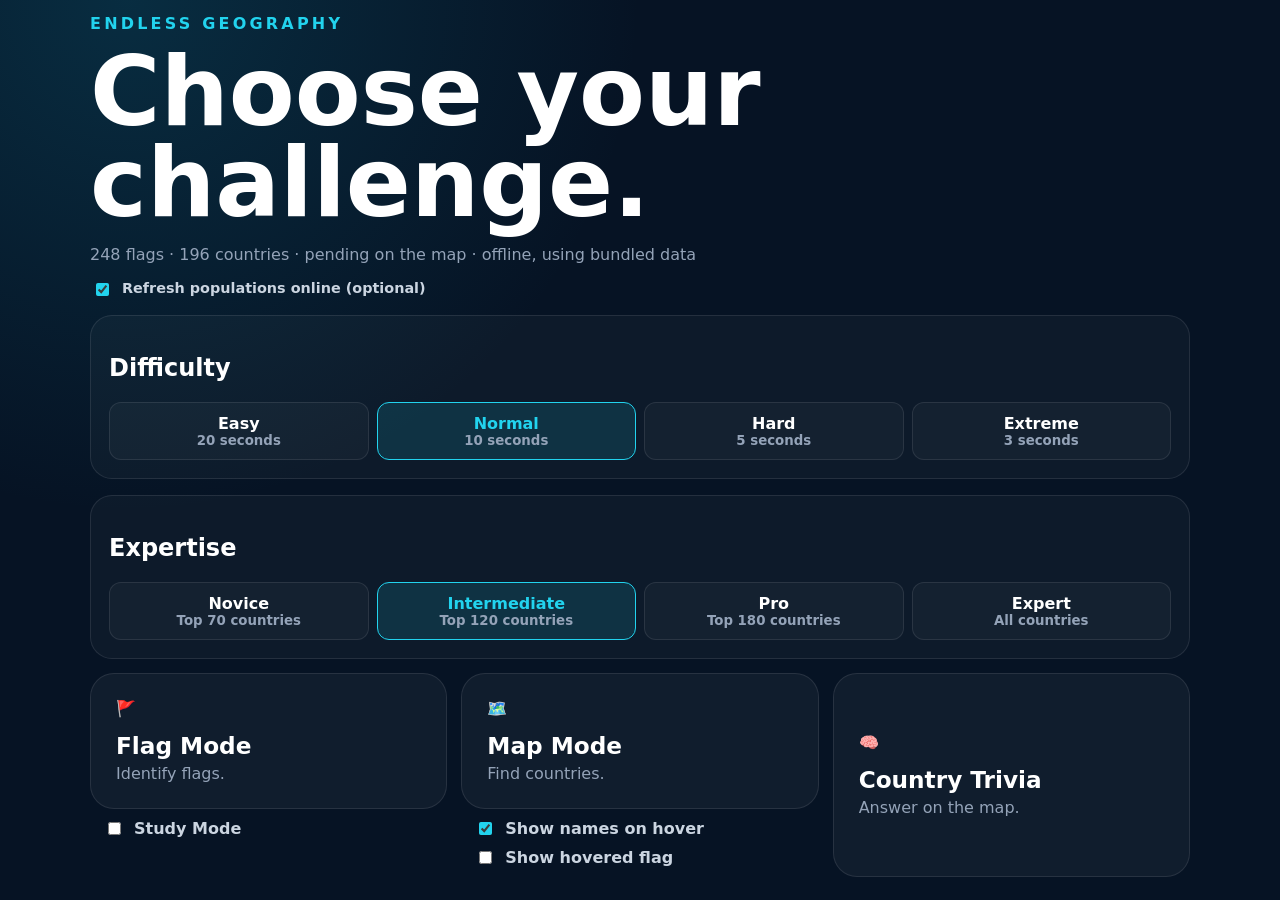
==== geogryphon_single.html @ 9bfc28c5 "Baseline: Geogryphon v13.1 as received Co-Authored-By: Claude Opus 5.5 <noreply@anthropic.com>" ====
<!doctype html>
<html lang="en">
<head><meta charset="utf-8"><meta name="viewport" content="width=device-width,initial-scale=1"><title>Endless Geography Trivia V13.0</title>

<script src="https://cdn.amcharts.com/lib/5/index.js"></script>
<script src="https://cdn.amcharts.com/lib/5/map.js"></script>
<script src="https://cdn.amcharts.com/lib/5/geodata/worldLow.js"></script>

<style>
/* Endless Geography Trivia styles */
:root {
  --bg:#061324;
  --cyan:#22d3ee;
  --muted:#94a3b8;
}

* {
  box-sizing:border-box;
}

body {
  margin:0;
  font:16px system-ui;
  color:#fff;
  background:radial-gradient(circle at 10% 0,#0e749044,transparent 35%),var(--bg);
}

button,input {
  font:inherit;
}

.wrap {
  max-width:1900px;
  min-height:100vh;
  margin:auto;
  padding:14px;
}

.hidden {
  display:none!important;
}

.menu {
  min-height:92vh;
  min-height:92dvh;
  display:grid;
  place-items:center;
}

.menuin {
  max-width:1100px;
}

.kicker {
  color:var(--cyan);
  font-weight:900;
  letter-spacing:.2em;
}

.menu h1 {
  font-size:clamp(3rem,8vw,6rem);
  line-height:.95;
  margin:14px 0;
}

.muted {
  color:var(--muted);
}

.settings {
  margin:16px 0 14px;
  padding:18px;
  border:1px solid #ffffff18;
  background:#ffffff08;
  border-radius:22px;
}

.difficulty {
  display:grid;
  grid-template-columns:repeat(4,1fr);
  gap:8px;
}

.difficulty input {
  position:absolute;
  opacity:0;
}

.difficulty label {
  padding:11px;
  text-align:center;
  border:1px solid #ffffff18;
  border-radius:12px;
  background:#ffffff08;
  cursor:pointer;
  font-weight:800;
}

.difficulty label small {
  display:block;
  color:var(--muted);
}

.difficulty input:checked+label {
  border-color:var(--cyan);
  background:#22d3ee20;
  color:var(--cyan);
}

.modes {
  display:grid;
  grid-template-columns:repeat(3,1fr);
  gap:14px;
}

.mode,.answer,.card {
  border:1px solid #ffffff18;
  background:#ffffff0b;
  border-radius:24px;
  color:#fff;
}

.mode {
  width:100%;
  padding:25px;
  text-align:left;
  cursor:pointer;
}

.mode:hover,.answer:hover {
  border-color:var(--cyan);
  background:#22d3ee12;
}

.mode b {
  display:block;
  font-size:1.45rem;
  margin:14px 0 5px;
}

.option {
  display:flex;
  gap:8px;
  margin:10px 12px;
  color:#cbd5e1;
  font-weight:700;
}

.option input {
  width:17px;
  accent-color:var(--cyan);
}

.gamegrid {
  display:grid;
  grid-template-columns:minmax(0,1fr) 230px;
  gap:12px;
}

.head {
  display:flex;
  justify-content:space-between;
  align-items:end;
  gap:15px;
  margin-bottom:12px;
}

.head h1 {
  margin:5px 0 0;
  font-size:clamp(1.8rem,4vw,3.3rem);
}

.questionActions {
  display:flex;
  align-items:center;
  gap:12px;
  flex-wrap:wrap;
  margin-top:12px;
}

.selectionProgress {
  min-width:120px;
  color:#cbd5e1;
  font-weight:800;
}

.confirmSelection {
  border:1px solid #22d3ee55;
  border-radius:13px;
  padding:11px 18px;
  background:#22d3ee1c;
  color:#67e8f9;
  font-weight:950;
  cursor:pointer;
  transition:.16s;
}

.confirmSelection:not(:disabled) {
  background:#22d3ee;
  color:#06202a;
  box-shadow:0 0 22px #22d3ee66;
  transform:translateY(-1px);
}

.confirmSelection:disabled {
  opacity:.38;
  cursor:not-allowed;
}

.timerTrack.penalty {
  animation:timerPenalty .48s ease;
  background:#5f0714;
}

.penaltyBurst {
  color:#991b1b!important;
  text-shadow:0 0 14px #ef4444,0 4px 10px #000!important;
}

.selectionFull {
  color:#c084fc!important;
}

.stats {
  display:flex;
  gap:8px;
}

.stat {
  min-width:88px;
  padding:10px 12px;
  border:1px solid #ffffff18;
  background:#ffffff0b;
  border-radius:16px;
}

.stat small {
  display:block;
  color:var(--muted);
}

.stat b {
  font-size:1.5rem;
  color:#57f287;
}

.timerTrack {
  height:11px;
  background:#ffffff12;
  border-radius:12px;
  overflow:hidden;
  margin-bottom:10px;
}

.timerBar {
  height:100%;
  transform-origin:left;
}

.play {
  position:relative;
  padding:6px;
  min-height:900px;
}

.flagbox {
  height:620px;
  display:grid;
  place-items:center;
}

.flagbox img {
  width:min(650px,100%);
  height:360px;
  object-fit:contain;
  background:#fff;
  padding:12px;
  border-radius:18px;
  transition:opacity .18s;
}

.flagbox img.loading,.hoverFlag img.loading {
  opacity:.35;
  filter:saturate(.35);
}

.answers {
  display:grid;
  grid-template-columns:1fr 1fr;
  gap:12px;
}

.answer {
  min-height:65px;
  padding:15px;
  text-align:left;
  font-weight:800;
}

.mapWrap {
  position:relative;
  width:100%;
  height:clamp(790px,82vh,940px);
}

.map {
  position:absolute;
  inset:0;
  background:#071a32;
  border-radius:18px;
  overflow:hidden;
}

.mapControls {
  position:absolute;
  left:16px;
  top:16px;
  z-index:8;
  display:grid;
  gap:7px;
  pointer-events:auto;
}

.mapControl {
  width:43px;
  height:43px;
  border:1px solid #ffffff35;
  border-radius:12px;
  background:#061324e6;
  color:#e6fbff;
  font-size:1.35rem;
  font-weight:900;
  cursor:pointer;
  box-shadow:0 8px 24px #0007;
  backdrop-filter:blur(10px);
  transition:.15s;
}

.mapControl:hover {
  border-color:var(--cyan);
  color:var(--cyan);
  transform:translateY(-1px);
}

.mapControl:active {
  transform:scale(.94);
}

.mapControl.reset {
  font-size:1rem;
}

.mapHint {
  position:absolute;
  z-index:7;
  left:50%;
  bottom:12px;
  transform:translateX(-50%);
  padding:7px 12px;
  border-radius:10px;
  background:#061324c7;
  color:#cbd5e1;
  font-size:.78rem;
  pointer-events:none;
  opacity:.82;
  white-space:nowrap;
}

.hoverFlag {
  position:absolute;
  right:16px;
  top:16px;
  z-index:5;
  width:155px;
  padding:9px;
  border:1px solid #ffffff45;
  border-radius:15px;
  background:#061324dd;
  pointer-events:none;
  opacity:0;
  transition:.18s;
}

.hoverFlag.show {
  opacity:1;
}

.hoverFlag img {
  width:100%;
  height:85px;
  object-fit:contain;
  background:#fff;
  border-radius:9px;
}

.hoverFlag span {
  display:block;
  text-align:center;
  font-weight:800;
}

.reaction,.revealNotice {
  position:absolute;
  z-index:15;
  left:50%;
  pointer-events:none;
  font-weight:1000;
  text-align:center;
  text-shadow:0 5px 25px currentColor;
}

.reaction {
  top:20%;
  font-size:clamp(2rem,6vw,4.5rem);
  opacity:0;
}

.reaction.show {
  animation:pop 1s ease;
}

.answerArrowText {
  font-weight:1000;
  filter:drop-shadow(0 0 3px #fff) drop-shadow(0 0 12px #ff1744) drop-shadow(0 7px 12px #000);
  pointer-events:none;
}

.revealNotice {
  top:18px;
  transform:translateX(-50%);
  padding:11px 18px;
  border-radius:14px;
  background:#020617d9;
  color:#fde68a;
  border:1px solid #fde68a66;
}

.side {
  padding:14px;
  height:max-content;
}

.row {
  display:flex;
  gap:7px;
  padding:9px;
  background:#ffffff09;
  border-radius:11px;
  margin-top:7px;
}

.player {
  flex:1;
}

.rank {
  color:#fbbf24;
}

.pts {
  color:var(--cyan);
}

.modal {
  position:fixed;
  inset:0;
  background:#020617e8;
  display:grid;
  place-items:center;
  padding:15px;
  z-index:30;
}

.modalin {
  width:min(430px,100%);
  background:#10233c;
  border:1px solid #ffffff18;
  border-radius:26px;
  padding:27px;
}

.save {
  display:flex;
  gap:8px;
}

.save input {
  flex:1;
  min-width:0;
  padding:13px;
  border-radius:11px;
  background:#ffffff0b;
  color:#fff;
  border:1px solid #ffffff22;
}

.btn {
  padding:13px;
  border:0;
  border-radius:11px;
  font-weight:900;
}

.primary {
  background:var(--cyan);
}

.again {
  width:100%;
  margin-top:10px;
}

.studyCard {
  position:fixed;
  inset:0;
  z-index:45;
  display:grid;
  place-items:center;
  padding:18px;
  background:#020617e8;
}

.studyInner {
  width:min(620px,100%);
  border:1px solid #22d3ee55;
  border-radius:24px;
  background:linear-gradient(145deg,#102b47,#0b1d34);
  box-shadow:0 24px 80px #000c,0 0 34px #22d3ee22;
  padding:24px;
}

.studyFlag {
  display:block;
  width:min(330px,80%);
  height:175px;
  object-fit:contain;
  margin:0 auto 18px;
  padding:8px;
  border-radius:14px;
  background:#fff;
}

.studyInner h2 {
  margin:0 0 10px;
  font-size:1.8rem;
}

.studyInner p {
  color:#dbeafe;
  line-height:1.55;
  margin:0 0 20px;
}

.studyInner p.loading {
  color:#94a3b8;
  font-style:italic;
}

.studyActions {
  display:flex;
  gap:10px;
  justify-content:flex-end;
  flex-wrap:wrap;
}

.studyLink {
  text-decoration:none;
  background:#ffffff12;
  color:#67e8f9;
  border:1px solid #22d3ee55;
}

.studyContinue {
  background:var(--cyan);
  color:#06202a;
}

@keyframes timerPenalty {
  0%,100% {
    transform:translateX(0);
  }
  20% {
    transform:translateX(-13px);
  }
  40% {
    transform:translateX(11px);
  }
  60% {
    transform:translateX(-8px);
  }
  80% {
    transform:translateX(5px);
  }
}

@keyframes pop {
  0% {
    opacity:0;
    transform:translate(-50%,20px) scale(.5);
  }
  25% {
    opacity:1;
    transform:translate(-50%,0) scale(1.15);
  }
  100% {
    opacity:0;
    transform:translate(-50%,-30px);
  }
}

@media(max-width:1200px) {
  .gamegrid {
    grid-template-columns:1fr;
  }
  .side {
    order:2;
  }
  .mapWrap {
    height:clamp(700px,78vh,840px);
  }
}

@media(max-width:760px) {
  .mapWrap {
    height:650px;
  }
  .play {
    min-height:680px;
  }
}

@media(max-width:620px) {
  .difficulty,.answers {
    grid-template-columns:1fr 1fr;
  }
  .mapWrap {
    height:590px;
  }
  .wrap {
    padding:8px;
  }
  .play {
    padding:4px;
    min-height:610px;
  }
}

@media(max-width:900px) {
  .modes {
    grid-template-columns:1fr;
  }
}

@media(max-width:760px) {
  .flagbox {
    height:auto;
    min-height:300px;
  }
  .flagbox img {
    height:auto;
    max-height:240px;
  }
  .play {
    min-height:0;
  }
}

button:focus-visible,.difficulty input:focus-visible+label {
  outline:2px solid var(--cyan);
  outline-offset:2px;
}

@media(prefers-reduced-motion:reduce) {
  * {
    animation-duration:.01ms!important;
    transition-duration:.01ms!important;
  }
}

.option.refreshOption {
  margin: 0 0 6px;
  font-size: .9rem;
}

</style>
</head>
<body><div class="wrap">
<section id="menu" class="menu"><div class="menuin"><div class="kicker">ENDLESS GEOGRAPHY</div><h1>Choose your challenge.</h1><p id="countryDataStatus" class="muted">Country database: loading expanded coverage…</p><label class="option refreshOption" title="Updates country populations from the World Bank when online. The game works fully without it. Turning it off applies after a reload."><input id="liveRefresh" type="checkbox" checked> Refresh populations online (optional)</label><section class="settings"><h2>Difficulty</h2><div class="difficulty"><input name="difficulty" id="easy" value="easy" type="radio"><label for="easy">Easy<small>20 seconds</small></label><input name="difficulty" id="normal" value="normal" type="radio" checked><label for="normal">Normal<small>10 seconds</small></label><input name="difficulty" id="hard" value="hard" type="radio"><label for="hard">Hard<small>5 seconds</small></label><input name="difficulty" id="extreme" value="extreme" type="radio"><label for="extreme">Extreme<small>3 seconds</small></label></div></section><section class="settings"><h2>Expertise</h2><div class="difficulty expertise"><input name="expertise" id="novice" value="novice" type="radio"><label for="novice">Novice<small>Top 70 countries</small></label><input name="expertise" id="intermediate" value="intermediate" type="radio" checked><label for="intermediate">Intermediate<small>Top 120 countries</small></label><input name="expertise" id="pro" value="pro" type="radio"><label for="pro">Pro<small>Top 180 countries</small></label><input name="expertise" id="expert" value="expert" type="radio"><label for="expert">Expert<small>All countries</small></label></div></section><div class="modes"><div><button class="mode" data-mode="flag">🚩<b>Flag Mode</b><span class="muted">Identify flags.</span></button><label class="option"><input id="studyMode" type="checkbox"> Study Mode</label></div><div><button class="mode" data-mode="map">🗺️<b>Map Mode</b><span class="muted">Find countries.</span></button><label class="option"><input id="showNames" type="checkbox" checked> Show names on hover</label><label class="option"><input id="showFlags" type="checkbox"> Show hovered flag</label></div><button class="mode" data-mode="trivia">🧠<b>Country Trivia</b><span class="muted">Answer on the map.</span></button></div></div></section>
<section id="game" class="hidden"><div class="gamegrid"><main><header class="head"><div><button id="backBtn" type="button">← Change mode</button><div class="kicker" id="modeLabel"></div><h1 id="question" aria-live="polite"></h1><div id="questionActions" class="questionActions hidden"><span id="selectionProgress" class="selectionProgress">Selected: 0 / 1</span><button id="confirmSelection" class="confirmSelection" type="button" disabled>Confirm Selection</button></div></div><div class="stats"><div class="stat"><small>Score</small><b id="score">0</b></div><div class="stat"><small>Time</small><b id="time">10s</b></div></div></header><div class="timerTrack"><div id="timerBar" class="timerBar"></div></div><section class="card play"><div id="reaction" class="reaction" role="status"></div><div id="revealNotice" class="revealNotice hidden"></div><div id="flagArea" class="flagbox"><img id="flag"></div><div id="mapWrap" class="mapWrap hidden"><div id="mapArea" class="map"></div><div class="mapControls" aria-label="Map controls"><button class="mapControl" type="button" title="Zoom in" id="zoomInBtn">+</button><button class="mapControl" type="button" title="Zoom out" id="zoomOutBtn">−</button><button class="mapControl reset" type="button" title="Reset map" id="zoomResetBtn">⌂</button></div><div class="mapHint">Drag to pan · Scroll or pinch to zoom</div><div id="hoverFlag" class="hoverFlag"><img id="hoverFlagImg"><span id="hoverFlagName"></span></div></div><div id="answers" class="answers"></div></section></main><aside class="card side"><h2 id="boardTitle">🏆 Top 10</h2><div id="board"></div></aside></div></section></div>
<div id="studyCard" class="studyCard hidden"><div class="studyInner"><div class="kicker">STUDY MODE</div><img id="studyFlag" class="studyFlag" alt="Correct flag"><h2 id="studyTitle"></h2><p id="studySummary"></p><div class="studyActions"><a id="studyReadMore" class="btn studyLink" target="_blank" rel="noopener noreferrer">Read more</a><button id="studyContinue" class="btn studyContinue" type="button">Continue</button></div></div></div>
<div id="modal" class="modal hidden"><div class="modalin"><div class="kicker" style="color:#fb7185">RUN OVER</div><h2>Final score: <span id="final"></span></h2><p>Correct answer: <b id="correct"></b></p><p id="reason"></p><div class="save"><input id="name" maxlength="20" placeholder="Player name"><button id="saveBtn" class="btn primary">Save</button></div><button id="againBtn" class="btn again" type="button">Play again</button></div></div>
<script>
/* Shared helpers.
   Every file in js/ is a classic <script>, so they all share one global scope and
   load order matters (see index.html). No build step is needed, and it works from file://. */

const $ = id => document.getElementById(id);
const setText = (id, text) => { $(id).textContent = text; };
const show = id => $(id).classList.remove('hidden');
const hide = id => $(id).classList.add('hidden');

// Fisher-Yates, in place.
const shuffle = a => {
  for (let i = a.length - 1; i > 0; i--) {
    const j = Math.floor(Math.random() * (i + 1));
    [a[i], a[j]] = [a[j], a[i]];
  }
  return a;
};

// localStorage that never throws (private mode, sandboxed iframes, blocked storage).
const LS = {
  getItem(k) { try { return localStorage.getItem(k); } catch { return null; } },
  setItem(k, v) { try { localStorage.setItem(k, v); } catch { /* ignore */ } },
  removeItem(k) { try { localStorage.removeItem(k); } catch { /* ignore */ } }
};

// The big floating reaction text ("Nice!", "Wrong! -3 seconds", ...).
function showReaction(text, color = '#991b1b', extra = 'penaltyBurst') {
  const e = $('reaction');
  e.textContent = text;
  e.style.color = color;
  e.className = 'reaction';
  void e.offsetWidth; // restart the CSS animation
  e.className = `reaction show ${extra}`;
}

</script>
<script>
/* Study Mode text: what each flag means, plus Wikipedia article names for the "Read more" link. */
const FLAG_STUDY_DATA={
LT:{summary:'Yellow represents the sun, light, and prosperity; green represents forests, nature, freedom, and hope; red represents courage and the blood shed for Lithuania’s independence.',source:'https://en.wikipedia.org/wiki/Flag_of_Lithuania'},
IL:{summary:'The blue stripes recall the traditional Jewish prayer shawl, the tallit, while the central Star of David represents Jewish identity and heritage.',source:'https://www.gov.il/en/pages/the-flag-and-the-emblem'},
CA:{summary:'The maple leaf has represented Canadian identity since the 1800s. Its eleven-point form was chosen for clear visibility, not to represent a number of provinces or territories.',source:'https://www.canada.ca/en/canadian-heritage/services/flag-canada-description.html'},
JP:{summary:'The deep-red disc represents the sun. The flag is commonly called the Hinomaru, meaning “circle of the sun,” reflecting Japan’s association with the rising sun.',source:'https://www.japan.go.jp/japan/flagandanthem/'},
ZA:{summary:'The central Y-shaped design represents diverse parts of South African society converging and moving forward together. The individual colours have no single official meaning.',source:'https://www.gov.za/about-sa/national-flag'},
US:{summary:'The 50 stars represent the states, while the 13 stripes represent the original colonies. Red, white, and blue are the established colours of the national flag.',source:'https://www.usa.gov/flag'},
GB:{summary:'The Union Flag combines the crosses associated with the patron saints of England, Scotland, and Ireland, representing the union of those nations.',source:'https://www.royal.uk/union-jack'},
FR:{summary:'The blue, white, and red tricolour emerged from the French Revolution and combines colours historically associated with Paris and the monarchy.',source:'https://www.elysee.fr/en/french-presidency/the-french-flag'},
DE:{summary:'Black, red, and gold became symbols of German unity and freedom during the nineteenth century and later became the colours of the democratic German state.',source:'https://www.bundestag.de/en/parliament/symbols/flag'},
IN:{summary:'Saffron signifies strength and courage, white peace and truth, and green fertility and growth. The navy-blue Ashoka Chakra represents motion and righteous law.',source:'https://knowindia.india.gov.in/national-identity-elements/national-flag.php'},
AU:{summary:'The Union Jack reflects Australia’s historical links with Britain. The Commonwealth Star represents the federation, and the Southern Cross reflects Australia’s location in the southern hemisphere.',source:'https://www.pmc.gov.au/government/australian-national-symbols/australian-national-flag'},
NZ:{summary:'The Union Jack reflects New Zealand’s historical links with Britain, while the four red stars depict the Southern Cross and the country’s South Pacific location.',source:'https://mch.govt.nz/nz-identity-heritage/flags'},
BR:{summary:'The green and yellow preserve colours associated with Brazil’s imperial houses. The blue globe shows the night sky over Rio de Janeiro at the republic’s proclamation, and the motto means “Order and Progress.”',source:'https://www.gov.br/planalto/en/about-brazil/national-symbols'},
MX:{summary:'The central emblem shows an eagle with a serpent on a cactus, recalling the Mexica foundation story of Tenochtitlan. The current tricolour is rooted in the independence era.',source:'https://www.gob.mx/segob/articulos/conoce-los-simbolos-nacionales'},
ES:{summary:'The red and yellow are Spain’s traditional national colours. The coat of arms combines symbols of the historic kingdoms and the constitutional monarchy.',source:'https://www.lamoncloa.gob.es/espana/simbolosdelestado/Paginas/index.aspx'},
IT:{summary:'Italy’s green, white, and red tricolour developed during the late eighteenth-century movement for Italian independence and unification.',source:'https://www.quirinale.it/page/tricolore'},
IE:{summary:'Green represents the Irish nationalist tradition, orange the Orange tradition, and white the hope of peace and union between them.',source:'https://www.gov.ie/en/publication/adc448-the-national-flag/'},
KR:{summary:'The central taegeuk expresses balance between complementary forces. The four black trigrams represent principles such as heaven, earth, water, and fire.',source:'https://www.korea.net/AboutKorea/Society/South-Korea-Summary'},
CN:{summary:'The large star represents national leadership, while the four smaller stars represent the unity of the people around it. Red is historically associated with revolution.',source:'https://english.www.gov.cn/archive/china_abc/2014/08/23/content_281474982987458.htm'},
GR:{summary:'The blue and white are closely associated with Greece and its struggle for independence. The cross represents the country’s Greek Orthodox heritage.',source:'https://www.presidency.gr/en/presidency/the-national-symbols/'},
CH:{summary:'The white cross on red is a longstanding emblem of the Swiss Confederation. Its square form distinguishes it from most national flags.',source:'https://www.admin.ch/gov/en/start/documentation/swiss-flag.html'},
DK:{summary:'The Dannebrog’s white Scandinavian cross on red is associated with Denmark’s Christian heritage and became the model for other Nordic cross flags.',source:'https://denmark.dk/people-and-culture/dannebrog'},
SE:{summary:'The yellow Scandinavian cross on blue reflects Sweden’s historic national colours and Christian heritage.',source:'https://sweden.se/life/society/the-swedish-flag'},
NO:{summary:'The blue cross outlined in white reflects Norway’s links with other Nordic countries while using colours associated with freedom and independence movements.',source:'https://www.royalcourt.no/artikkel.html?tid=28668'},
FI:{summary:'The blue cross represents Finland’s many lakes and sky, while the white field recalls the snow-covered landscape.',source:'https://finland.fi/life-society/the-blue-cross-flag/'},
UA:{summary:'The blue-over-yellow design is commonly understood as a blue sky above golden fields of grain, reflecting Ukraine’s landscape and agricultural heritage.',source:'https://ukraine.ua/faq/what-do-colors-ukrainian-flag-mean/'},
PH:{summary:'The white triangle symbolizes equality, the sun freedom, and its rays the first provinces that resisted colonial rule. The three stars represent the country’s major island groups.',source:'https://nhcp.gov.ph/the-philippine-flag-symbol-of-our-sovereignty-and-solidarity/'},
SG:{summary:'Red represents universal brotherhood and equality, white purity and virtue, the crescent a young nation on the rise, and the stars democracy, peace, progress, justice, and equality.',source:'https://www.nhb.gov.sg/what-we-do/our-work/community-engagement/education-and-outreach/national-symbols/national-flag'},
TR:{summary:'The white crescent and star on red are longstanding symbols of the Turkish state and developed from flags used by the Ottoman Empire.',source:'https://www.ktb.gov.tr/EN-117851/turkish-flag.html'},
AE:{summary:'The flag uses the Pan-Arab colours: red, green, white, and black, emphasizing Arab unity and identity.',source:'https://u.ae/en/about-the-uae/fact-sheet/the-uae-flag'},
SA:{summary:'The inscription is the Islamic declaration of faith, and the sword represents justice and the strength associated with the kingdom’s founding.',source:'https://www.my.gov.sa/wps/portal/snp/aboutksa/saudiflag'},
AR:{summary:'The light-blue and white colours date to the independence movement. The Sun of May recalls the May Revolution and the emergence of the nation.',source:'https://www.argentina.gob.ar/pais/simbolos/bandera'},
CL:{summary:'Blue represents the sky and Pacific Ocean, white the snow of the Andes, and red the blood shed for independence. The star represents guidance and national unity.',source:'https://www.gob.cl/en/chile/symbols/'},
CO:{summary:'Yellow is associated with the country’s wealth, blue with its seas and rivers, and red with the sacrifice made in the struggle for independence.',source:'https://www.cancilleria.gov.co/colombia/nuestro-pais/simbolos'},
PE:{summary:'Peru’s red-and-white vertical design dates to the independence era. Explanations of the colours vary, so no single modern official symbolism is universally assigned.',source:'https://www.gob.pe/institucion/pcm/informes-publicaciones/195680-simbolos-patrios'},
PT:{summary:'The armillary sphere recalls Portugal’s maritime exploration, while the national shield refers to the country’s history and the establishment of Portuguese independence.',source:'https://www.presidencia.pt/en/president-of-the-republic/the-presidency/national-symbols/'},
NL:{summary:'The red, white, and blue horizontal tricolour developed from the orange, white, and blue colours used during the Dutch revolt and became the national flag.',source:'https://www.government.nl/topics/constitution-and-democracy/question-and-answer/what-do-the-colours-of-the-dutch-flag-mean'},
BE:{summary:'The black, yellow, and red colours come from the historic arms of Brabant and became symbols of Belgian independence in 1830.',source:'https://www.belgium.be/en/about_belgium/country/belgium_in_nutshell/symbols/flags'},
AT:{summary:'Austria’s red-white-red design is among Europe’s oldest flag patterns and derives from the historic arms of the Babenberg dynasty.',source:'https://www.parlament.gv.at/en/explore/symbols/flag/'},
PL:{summary:'White and red are Poland’s national colours and derive from the white eagle on a red shield in the national coat of arms.',source:'https://www.gov.pl/web/culture/national-symbols'},
CZ:{summary:'The white and red came from the historic colours of Bohemia, while the blue triangle was added to distinguish the former Czechoslovak flag and represent the wider state.',source:'https://mzv.gov.cz/jnp/en/foreign_relations/public_diplomacy/czech_symbols/index.html'},
IS:{summary:'The Nordic cross reflects Iceland’s cultural ties with Scandinavia. Blue, white, and red are associated with sea or sky, ice, and volcanic fire.',source:'https://www.government.is/topics/governance-and-national-symbols/the-icelandic-flag/'},
TH:{summary:'Red represents the nation, white religion, and blue the monarchy. The central blue stripe was added during the First World War.',source:'https://www.mfa.go.th/en/page/national-symbols'},
MY:{summary:'The stripes represent the federation’s member states and federal government. The crescent represents Islam, while the star’s points symbolize unity within the federation.',source:'https://www.malaysia.gov.my/portal/content/138'},
ID:{summary:'Indonesia’s red and white are historic colours used across the archipelago; they are commonly associated with courage and purity.',source:'https://indonesia.go.id/profil/simbol-negara/bendera-merah-putih'},
VN:{summary:'The red field represents revolution and sacrifice, while the yellow star represents national unity among major social groups.',source:'https://vietnam.gov.vn/national-flag-emblem-anthem'},
EG:{summary:'The red, white, and black bands are Pan-Arab colours linked to Egypt’s modern revolutionary history. The Eagle of Saladin is the national emblem.',source:'https://www.sis.gov.eg/Story/10/National-Flag'},
MA:{summary:'The red field is historically associated with Morocco’s ruling dynasty, while the green five-pointed seal is a longstanding emblem with Islamic associations.',source:'https://www.maroc.ma/en/content/national-symbols'},
KE:{summary:'Black represents the people, red the struggle for freedom, green the land, and white peace. The shield and spears symbolize defence of freedom.',source:'https://www.kenya.go.ke/flag-and-national-anthem'},
NG:{summary:'Green represents Nigeria’s agricultural wealth and natural resources, while white represents peace and unity.',source:'https://nigeria.gov.ng/about-nigeria/national-symbols/'},
ET:{summary:'Green, yellow, and red are historic Ethiopian colours later adopted across Africa. The central emblem represents unity, equality, and a shared future.',source:'https://ethiopianembassy.org/national-symbols/'},
NZ:{summary:'The Union Jack reflects New Zealand’s historical links with Britain, while the four red stars depict the Southern Cross and the country’s South Pacific location.',source:'https://mch.govt.nz/nz-identity-heritage/flags'}
};
const FLAG_STUDY_EXTRA={
AD:'The blue, yellow, and red reflect the historic colours of France and Spain, while the coat of arms represents Andorra’s co-princes and its Pyrenean heritage.',
AF:'The white field and black Shahada identify the Islamic Emirate. The inscription is the Islamic declaration of faith and is treated as sacred text.',
AL:'The black double-headed eagle comes from the medieval emblem of Skanderbeg; the red field is associated with bravery and sacrifice.',
AM:'Red represents the Armenian highlands and struggle for survival, blue the wish to live under peaceful skies, and orange the people’s talent and hard work.',
AO:'Red recalls the struggle for independence, black represents Africa, and the yellow gear, machete, and star symbolize workers, agriculture, progress, and solidarity.',
AZ:'Blue represents Turkic heritage, red modernization and progress, and green Islam. The crescent and eight-pointed star are national emblems.',
BA:'The triangle suggests the country’s shape and constituent peoples; stars evoke Europe, while blue and yellow are associated with peace and hope.',
BB:'Blue represents the sea and sky, gold the sand, and the broken trident symbolizes independence from colonial rule.',
BD:'Green represents the country’s landscape and vitality; the red disc recalls the rising sun and the sacrifice made for independence.',
BF:'Red represents revolution, green agricultural and natural wealth, and the yellow star the guiding light of the revolution.',
BG:'White is associated with peace, green with agricultural land, and red with courage and sacrifice in struggles for independence.',
BH:'Red is a traditional Gulf colour, white represents peace, and the five white points refer to the Five Pillars of Islam.',
BI:'The white saltire stands for peace, green for hope, red for struggle, and the three stars for unity and the national motto’s ideals.',
BJ:'Green represents hope and renewal, yellow wealth, and red courage and sacrifice.',
BN:'Yellow is the traditional colour of the sultanate, the diagonal bands represent leading ministers, and the crest expresses Islam and royal authority.',
BO:'Red recalls the country’s heroes, yellow its mineral wealth, and green its natural resources and hope.',
BW:'Light blue represents water and rain; the black band with white borders symbolizes racial harmony and is visually linked to the zebra.',
BY:'Red and green reflect historic Belarusian colours, while the ornamental pattern preserves traditional folk art and cultural identity.',
BZ:'The coat of arms highlights the mahogany industry and labour, while the surrounding leaves and figures recall Belize’s historical development.',
CR:'Blue represents sky and opportunity, white peace and wisdom, and red the warmth, courage, and generosity of the people.',
CU:'The blue stripes represent the original departments, white independence ideals, red sacrifice, the triangle liberty and equality, and the star national freedom.',
CY:'The map depicts the island, while olive branches symbolize peace between its communities; white reinforces the message of peace.',
EE:'Blue represents sky, sea, and loyalty; black the soil and difficult past; white snow, light, and hope.',
GE:'The large cross and four smaller crosses emphasize Georgia’s Christian heritage and are associated with Saint George.',
GH:'Red recalls the independence struggle, gold mineral wealth, green forests and farms, and the black star African freedom and unity.',
GT:'Blue represents the oceans surrounding Central America, white peace and purity, and the coat of arms liberty and national sovereignty.',
GY:'Green represents forests and agriculture, white rivers, gold mineral wealth, black endurance, and red zeal and dynamism.',
HN:'Blue represents the Caribbean and Pacific, white peace, and the five stars the historic Central American union.',
HR:'The red-white-blue tricolour uses Pan-Slavic colours; the chequered shield and crown of regional arms express Croatian history and regions.',
HU:'Red represents strength, white faithfulness, and green hope and the land.',
IR:'Green is associated with growth and Islam, white peace, and red courage and martyrdom; the central emblem and repeated phrase emphasize the Islamic Republic.',
IQ:'Red, white, black, and green are Pan-Arab colours; the Arabic phrase “God is great” appears in green.',
JM:'Black represents the people’s strength and creativity, gold natural wealth and sunlight, and green agricultural resources and hope.',
JO:'The Pan-Arab colours recall major historic Arab dynasties; the seven-pointed star refers to unity and the opening chapter of the Quran.',
KZ:'Sky blue represents unity and the Turkic cultural tradition, the sun prosperity, the eagle freedom, and the ornamental band national art.',
KG:'Red recalls courage, the sun symbolizes peace and prosperity, its rays represent traditional tribes, and the centre depicts the roof of a yurt.',
KW:'The four Pan-Arab colours express Arab identity and draw on a traditional poem associating the colours with deeds, battles, lands, and swords.',
LA:'Red recalls sacrifice, blue represents national prosperity and the Mekong, and the white disc symbolizes unity and the moon over the river.',
LB:'The cedar is a longstanding emblem of Lebanon, associated with resilience and longevity; red recalls sacrifice and white peace and snow.',
LK:'The lion holding a sword represents the Sinhalese people and sovereignty; the coloured panels represent minority communities and the leaves Buddhist virtues.',
LR:'The stripes recall Liberia’s founding counties, the single star freedom, blue the African continent, and red and white courage and moral excellence.',
LS:'Blue represents rain, white peace, and green prosperity. The black Basotho hat represents the nation and its culture.',
LU:'The red, white, and light-blue tricolour derives from the colours of Luxembourg’s historic coat of arms.',
LV:'The dark red recalls sacrifice and national legend, while the narrow white stripe is associated with justice and truth.',
LY:'Red, black, and green recall historic regions and independence traditions; the crescent and star express Islam.',
MC:'The red and white colours come from the heraldic colours of the House of Grimaldi.',
MD:'The blue-yellow-red tricolour reflects Romanian cultural links, while the eagle and shield emphasize Moldovan sovereignty and history.',
ME:'The red field with a gold border recalls historic Montenegrin banners; the double-headed eagle and lion express statehood and dynastic tradition.',
MG:'White is associated with purity, red sovereignty, and green hope and the coastal peoples linked to independence.',
MK:'The stylized yellow sun and expanding rays represent the “new sun of Liberty” named in the national anthem.',
ML:'Green represents fertility and hope, gold purity and mineral wealth, and red the sacrifice made for independence.',
MN:'Red symbolizes progress, blue the eternal sky, and the Soyombo emblem freedom, independence, and traditional philosophical elements.',
MR:'Green and gold reflect Islam and Saharan heritage; the crescent and star are Islamic symbols, while red stripes recall sacrifice.',
MT:'White and red are traditional national colours; the George Cross recalls Malta’s collective bravery during the Second World War.',
MU:'Red represents the struggle for freedom, blue the Indian Ocean, yellow independence and sunshine, and green agriculture and the island’s vegetation.',
MV:'Red represents national heroes, green peace and prosperity, and the white crescent Islam.',
MW:'Black represents the African people, red the struggle for independence, green the land, and the rising sun hope and freedom for Africa.',
MZ:'Green represents the land, black the African continent, yellow minerals, white peace, and red resistance; the emblem stresses defence, education, and agriculture.',
NA:'Blue represents sky and ocean, red the people and determination, green vegetation and agriculture, white peace, and the sun life and energy.',
NE:'Orange represents the Sahara, white purity and duty, green the fertile south and hope, and the orange disc the sun.',
NI:'The blue bands represent the surrounding waters, white peace, and the triangular coat of arms equality, freedom, and the Central American union.',
NP:'The crimson colour is national and linked to the rhododendron; blue signifies peace, and the moon and sun express permanence.',
OM:'White represents peace, red historic struggles and the sultanate, green fertility and the mountains; the national emblem shows traditional weapons.',
PA:'Blue and red represent historic political traditions, white peace, and the stars purity, strength, and civic virtues.',
PK:'Green represents the Muslim majority, white religious minorities, the crescent progress, and the star light and knowledge.',
PR:'The star represents the island, blue the sky and coastal waters, red vitality, white liberty and rights, and the triangle core republican ideals.',
PS:'Black, white, green, and red are Pan-Arab colours associated with historic Arab dynasties and modern Palestinian identity.',
PY:'Red, white, and blue are associated with patriotism, peace, and liberty; the two-sided emblems emphasize the republic and national institutions.',
QA:'Maroon reflects Qatar’s historic dye tradition, white peace, and the nine points distinguish Qatar as an early member of the reconciled Gulf emirates.',
RO:'Blue, yellow, and red are historic national colours associated with the regions and the movement for Romanian unity.',
RS:'The Pan-Slavic tricolour expresses Slavic heritage; the coat of arms adds the Serbian cross, eagle, and royal crown.',
RW:'Blue represents happiness and peace, yellow economic development, green prosperity, and the sun enlightenment and unity.',
SD:'Red, white, black, and green are Pan-Arab colours associated with struggle, peace, the people, Islam, and agriculture.',
SI:'The Pan-Slavic tricolour is joined by a shield showing Mount Triglav, the Adriatic and rivers, and stars from historic Slovene heraldry.',
SK:'The Pan-Slavic tricolour is distinguished by a shield bearing a double cross over three hills, reflecting Slovak history and landscape.',
SM:'The white and light-blue colours represent peace and freedom; the coat of arms depicts the three towers and the republic’s historic institutions.',
SN:'Green is associated with Islam and hope, gold wealth and arts, red sacrifice and determination, and the star African unity.',
SO:'The blue field recalls international support at independence, while the white star represents unity among Somali communities.',
SR:'Green represents fertility, white justice and freedom, red progress and struggle, and the star unity and a hopeful future.',
SV:'Blue and white recall the Central American federation; the coat of arms represents liberty, equality, peace, and regional unity.',
SY:'The flag’s Pan-Arab colours express Arab unity and nationalism, while the stars have historically represented union between Arab states.',
TD:'Blue represents sky, hope, and the south; gold sun and desert; red progress, unity, and sacrifice.',
TG:'Green represents agriculture and hope, yellow natural resources, red sacrifice and loyalty, and the white star purity and independence.',
TN:'The red field reflects Ottoman heritage, while the white disc, crescent, and star are longstanding Islamic and national emblems.',
TO:'The red cross expresses the country’s Christian heritage, while white represents purity and red the sacrifice of Christ.',
TT:'Red represents vitality and the sun, black the people and land, and white the sea, equality, and purity.',
TZ:'Green represents vegetation and agriculture, blue lakes and ocean, black the people, and gold mineral wealth.',
UG:'Black represents the people, yellow sunshine, red brotherhood, and the grey crowned crane the country’s gentle character and forward movement.',
UY:'The stripes represent the original departments, while the Sun of May symbolizes independence and the birth of the nation.',
UZ:'Blue represents sky and water, white peace, green nature, red life, the crescent renewal, and the stars historical and cultural traditions.',
VA:'The yellow and white reflect the spiritual and temporal powers associated with the papacy; the crossed keys and tiara are papal emblems.',
VE:'Yellow represents wealth, blue the Caribbean Sea, red sacrifice for independence, and the stars historic provinces.',
YE:'Red, white, and black are Pan-Arab colours associated with unity, hope, and the struggles of the Yemeni people.',
ZM:'Green represents natural resources, red the struggle for freedom, black the people, orange mineral wealth, and the eagle the ability to rise above challenges.',
ZW:'Green represents agriculture, gold mineral wealth, red liberation, black the people, the bird national heritage, and the star revolutionary aspirations.'
};
const FLAG_ARTICLE_NAMES={
  AE:'the United Arab Emirates',BA:'Bosnia and Herzegovina',BN:'Brunei',BO:'Bolivia',BS:'the Bahamas',CD:'the Democratic Republic of the Congo',CG:'the Republic of the Congo',CI:'Ivory Coast',CV:'Cape Verde',CZ:'the Czech Republic',DO:'the Dominican Republic',FM:'the Federated States of Micronesia',GB:'the United Kingdom',GM:'the Gambia',KP:'North Korea',KR:'South Korea',LA:'Laos',MD:'Moldova',MK:'North Macedonia',MM:'Myanmar',PS:'Palestine',RU:'Russia',SZ:'Eswatini',TL:'East Timor',TR:'Turkey',TW:'Taiwan',TZ:'Tanzania',US:'the United States',VA:'Vatican City',VE:'Venezuela',VN:'Vietnam'
};

</script>
<script>
/* Bundled country data: the game works fully offline from this file.
   One row per ISO country or territory:
     code | ISO3 | name | capital | continent | official languages (;) | population in thousands | playable (1/0)
   Populations are rounded estimates (about 2024). "Playable" marks sovereign states (the 193 UN members,
   plus Vatican City, Palestine and Taiwan). Territories stay in Flag mode but are skipped by Map and Trivia.
   Optional online refresh (countries.js) can update populations; it never changes anything else. */

const CONTINENT_NAMES = { AF: 'Africa', AS: 'Asia', EU: 'Europe', NA: 'North America', SA: 'South America', OC: 'Oceania', AN: 'Antarctic' };

const COUNTRY_ROWS = `
AD|AND|Andorra|Andorra la Vella|EU|Catalan|80|1
AE|ARE|United Arab Emirates|Abu Dhabi|AS|Arabic|10500|1
AF|AFG|Afghanistan|Kabul|AS|Pashto;Dari|42000|1
AG|ATG|Antigua and Barbuda|Saint John's|NA|English|94|1
AI|AIA|Anguilla|The Valley|NA|English|16|0
AL|ALB|Albania|Tirana|EU|Albanian|2800|1
AM|ARM|Armenia|Yerevan|AS|Armenian|2950|1
AO|AGO|Angola|Luanda|AF|Portuguese|37000|1
AR|ARG|Argentina|Buenos Aires|SA|Spanish|46000|1
AS|ASM|American Samoa|Pago Pago|OC|English;Samoan|44|0
AT|AUT|Austria|Vienna|EU|German|9100|1
AU|AUS|Australia|Canberra|OC|English|27000|1
AW|ABW|Aruba|Oranjestad|NA|Dutch;Papiamento|107|0
AX|ALA|Åland Islands|Mariehamn|EU|Swedish|30|0
AZ|AZE|Azerbaijan|Baku|AS|Azerbaijani|10200|1
BA|BIH|Bosnia and Herzegovina|Sarajevo|EU|Bosnian;Croatian;Serbian|3200|1
BB|BRB|Barbados|Bridgetown|NA|English|282|1
BD|BGD|Bangladesh|Dhaka|AS|Bengali|173000|1
BE|BEL|Belgium|Brussels|EU|Dutch;French;German|11800|1
BF|BFA|Burkina Faso|Ouagadougou|AF|French|23500|1
BG|BGR|Bulgaria|Sofia|EU|Bulgarian|6400|1
BH|BHR|Bahrain|Manama|AS|Arabic|1600|1
BI|BDI|Burundi|Gitega|AF|French;Kirundi|13700|1
BJ|BEN|Benin|Porto-Novo|AF|French|14100|1
BL|BLM|Saint Barthélemy|Gustavia|NA|French|11|0
BM|BMU|Bermuda|Hamilton|NA|English|64|0
BN|BRN|Brunei|Bandar Seri Begawan|AS|Malay|450|1
BO|BOL|Bolivia|Sucre|SA|Spanish;Quechua;Aymara;Guaraní|12400|1
BQ|BES|Caribbean Netherlands|Kralendijk|NA|Dutch|27|0
BR|BRA|Brazil|Brasília|SA|Portuguese|212000|1
BS|BHS|Bahamas|Nassau|NA|English|400|1
BT|BTN|Bhutan|Thimphu|AS|Dzongkha|780|1
BV|BVT|Bouvet Island||AN||0|0
BW|BWA|Botswana|Gaborone|AF|English;Tswana|2500|1
BY|BLR|Belarus|Minsk|EU|Belarusian;Russian|9200|1
BZ|BLZ|Belize|Belmopan|NA|English|410|1
CA|CAN|Canada|Ottawa|NA|English;French|41000|1
CC|CCK|Cocos (Keeling) Islands|West Island|OC|English|1|0
CD|COD|DR Congo|Kinshasa|AF|French|105000|1
CF|CAF|Central African Republic|Bangui|AF|French;Sango|5300|1
CG|COG|Republic of the Congo|Brazzaville|AF|French|6200|1
CH|CHE|Switzerland|Bern|EU|German;French;Italian;Romansh|8900|1
CI|CIV|Ivory Coast|Yamoussoukro|AF|French|31500|1
CK|COK|Cook Islands|Avarua|OC|English;Cook Islands Māori|15|0
CL|CHL|Chile|Santiago|SA|Spanish|19800|1
CM|CMR|Cameroon|Yaoundé|AF|English;French|28600|1
CN|CHN|China|Beijing|AS|Chinese|1411000|1
CO|COL|Colombia|Bogotá|SA|Spanish|52000|1
CR|CRI|Costa Rica|San José|NA|Spanish|5200|1
CU|CUB|Cuba|Havana|NA|Spanish|11000|1
CV|CPV|Cape Verde|Praia|AF|Portuguese|525|1
CW|CUW|Curaçao|Willemstad|NA|Dutch;Papiamento;English|155|0
CX|CXR|Christmas Island|Flying Fish Cove|OC|English|2|0
CY|CYP|Cyprus|Nicosia|EU|Greek;Turkish|1300|1
CZ|CZE|Czechia|Prague|EU|Czech|10900|1
DE|DEU|Germany|Berlin|EU|German|84500|1
DJ|DJI|Djibouti|Djibouti|AF|Arabic;French|1150|1
DK|DNK|Denmark|Copenhagen|EU|Danish|5950|1
DM|DMA|Dominica|Roseau|NA|English|72|1
DO|DOM|Dominican Republic|Santo Domingo|NA|Spanish|11300|1
DZ|DZA|Algeria|Algiers|AF|Arabic;Berber|46000|1
EC|ECU|Ecuador|Quito|SA|Spanish|18100|1
EE|EST|Estonia|Tallinn|EU|Estonian|1370|1
EG|EGY|Egypt|Cairo|AF|Arabic|114000|1
EH|ESH|Western Sahara|El Aaiún|AF|Arabic;Spanish|590|0
ER|ERI|Eritrea|Asmara|AF|Tigrinya|3600|1
ES|ESP|Spain|Madrid|EU|Spanish|48600|1
ET|ETH|Ethiopia|Addis Ababa|AF|Amharic|130000|1
FI|FIN|Finland|Helsinki|EU|Finnish;Swedish|5600|1
FJ|FJI|Fiji|Suva|OC|English;Fijian;Fiji Hindi|930|1
FK|FLK|Falkland Islands|Stanley|SA|English|4|0
FM|FSM|Micronesia|Palikir|OC|English|115|1
FO|FRO|Faroe Islands|Tórshavn|EU|Faroese;Danish|54|0
FR|FRA|France|Paris|EU|French|68400|1
GA|GAB|Gabon|Libreville|AF|French|2500|1
GB|GBR|United Kingdom|London|EU|English|69000|1
GD|GRD|Grenada|St. George's|NA|English|126|1
GE|GEO|Georgia|Tbilisi|AS|Georgian|3700|1
GF|GUF|French Guiana|Cayenne|SA|French|295|0
GG|GGY|Guernsey|St. Peter Port|EU|English;French|64|0
GH|GHA|Ghana|Accra|AF|English|34100|1
GI|GIB|Gibraltar|Gibraltar|EU|English|33|0
GL|GRL|Greenland|Nuuk|NA|Greenlandic|57|0
GM|GMB|Gambia|Banjul|AF|English|2800|1
GN|GIN|Guinea|Conakry|AF|French|14200|1
GP|GLP|Guadeloupe|Basse-Terre|NA|French|380|0
GQ|GNQ|Equatorial Guinea|Malabo|AF|Spanish;French;Portuguese|1800|1
GR|GRC|Greece|Athens|EU|Greek|10400|1
GS|SGS|South Georgia|King Edward Point|AN|English|0|0
GT|GTM|Guatemala|Guatemala City|NA|Spanish|18000|1
GU|GUM|Guam|Hagåtña|OC|English;Chamorro|170|0
GW|GNB|Guinea-Bissau|Bissau|AF|Portuguese|2200|1
GY|GUY|Guyana|Georgetown|SA|English|830|1
HK|HKG|Hong Kong|Hong Kong|AS|Chinese;English|7500|0
HM|HMD|Heard Island and McDonald Islands||AN||0|0
HN|HND|Honduras|Tegucigalpa|NA|Spanish|10600|1
HR|HRV|Croatia|Zagreb|EU|Croatian|3850|1
HT|HTI|Haiti|Port-au-Prince|NA|French;Haitian Creole|11700|1
HU|HUN|Hungary|Budapest|EU|Hungarian|9600|1
ID|IDN|Indonesia|Jakarta|AS|Indonesian|281000|1
IE|IRL|Ireland|Dublin|EU|Irish;English|5300|1
IL|ISR|Israel|Jerusalem|AS|Hebrew;Arabic|9900|1
IM|IMN|Isle of Man|Douglas|EU|English;Manx|84|0
IN|IND|India|New Delhi|AS|Hindi;English|1450000|1
IO|IOT|British Indian Ocean Territory|Diego Garcia|AF|English|0|0
IQ|IRQ|Iraq|Baghdad|AS|Arabic;Kurdish|46000|1
IR|IRN|Iran|Tehran|AS|Persian|90000|1
IS|ISL|Iceland|Reykjavik|EU|Icelandic|390|1
IT|ITA|Italy|Rome|EU|Italian|59000|1
JE|JEY|Jersey|Saint Helier|EU|English;French|104|0
JM|JAM|Jamaica|Kingston|NA|English|2800|1
JO|JOR|Jordan|Amman|AS|Arabic|11500|1
JP|JPN|Japan|Tokyo|AS|Japanese|123000|1
KE|KEN|Kenya|Nairobi|AF|English;Swahili|56000|1
KG|KGZ|Kyrgyzstan|Bishkek|AS|Kyrgyz;Russian|7200|1
KH|KHM|Cambodia|Phnom Penh|AS|Khmer|17000|1
KI|KIR|Kiribati|South Tarawa|OC|English|135|1
KM|COM|Comoros|Moroni|AF|Comorian;Arabic;French|850|1
KN|KNA|Saint Kitts and Nevis|Basseterre|NA|English|48|1
KP|PRK|North Korea|Pyongyang|AS|Korean|26500|1
KR|KOR|South Korea|Seoul|AS|Korean|51700|1
KW|KWT|Kuwait|Kuwait City|AS|Arabic|4900|1
KY|CYM|Cayman Islands|George Town|NA|English|70|0
KZ|KAZ|Kazakhstan|Astana|AS|Kazakh;Russian|20000|1
LA|LAO|Laos|Vientiane|AS|Lao|7700|1
LB|LBN|Lebanon|Beirut|AS|Arabic|5300|1
LC|LCA|Saint Lucia|Castries|NA|English|180|1
LI|LIE|Liechtenstein|Vaduz|EU|German|40|1
LK|LKA|Sri Lanka|Sri Jayawardenepura Kotte|AS|Sinhala;Tamil|22000|1
LR|LBR|Liberia|Monrovia|AF|English|5400|1
LS|LSO|Lesotho|Maseru|AF|English;Sotho|2300|1
LT|LTU|Lithuania|Vilnius|EU|Lithuanian|2900|1
LU|LUX|Luxembourg|Luxembourg|EU|French;German;Luxembourgish|670|1
LV|LVA|Latvia|Riga|EU|Latvian|1880|1
LY|LBY|Libya|Tripoli|AF|Arabic|7400|1
MA|MAR|Morocco|Rabat|AF|Arabic;Berber|37800|1
MC|MCO|Monaco|Monaco|EU|French|39|1
MD|MDA|Moldova|Chișinău|EU|Romanian|2400|1
ME|MNE|Montenegro|Podgorica|EU|Montenegrin|620|1
MF|MAF|Saint Martin|Marigot|NA|French|32|0
MG|MDG|Madagascar|Antananarivo|AF|French;Malagasy|31000|1
MH|MHL|Marshall Islands|Majuro|OC|English;Marshallese|38|1
MK|MKD|North Macedonia|Skopje|EU|Macedonian;Albanian|1830|1
ML|MLI|Mali|Bamako|AF|French|23300|1
MM|MMR|Myanmar|Naypyidaw|AS|Burmese|54500|1
MN|MNG|Mongolia|Ulaanbaatar|AS|Mongolian|3500|1
MO|MAC|Macau|Macau|AS|Chinese;Portuguese|690|0
MP|MNP|Northern Mariana Islands|Saipan|OC|English;Chamorro;Carolinian|48|0
MQ|MTQ|Martinique|Fort-de-France|NA|French|360|0
MR|MRT|Mauritania|Nouakchott|AF|Arabic|5000|1
MS|MSR|Montserrat|Plymouth|NA|English|4|0
MT|MLT|Malta|Valletta|EU|Maltese;English|540|1
MU|MUS|Mauritius|Port Louis|AF|English|1260|1
MV|MDV|Maldives|Malé|AS|Maldivian|520|1
MW|MWI|Malawi|Lilongwe|AF|English;Chewa|21000|1
MX|MEX|Mexico|Mexico City|NA|Spanish|130000|1
MY|MYS|Malaysia|Kuala Lumpur|AS|Malay|34000|1
MZ|MOZ|Mozambique|Maputo|AF|Portuguese|34000|1
NA|NAM|Namibia|Windhoek|AF|English|3100|1
NC|NCL|New Caledonia|Nouméa|OC|French|270|0
NE|NER|Niger|Niamey|AF|French|27000|1
NF|NFK|Norfolk Island|Kingston|OC|English|2|0
NG|NGA|Nigeria|Abuja|AF|English|227000|1
NI|NIC|Nicaragua|Managua|NA|Spanish|7000|1
NL|NLD|Netherlands|Amsterdam|EU|Dutch|17900|1
NO|NOR|Norway|Oslo|EU|Norwegian|5500|1
NP|NPL|Nepal|Kathmandu|AS|Nepali|30500|1
NR|NRU|Nauru|Yaren|OC|English;Nauruan|12|1
NU|NIU|Niue|Alofi|OC|English|2|0
NZ|NZL|New Zealand|Wellington|OC|English;Māori|5300|1
OM|OMN|Oman|Muscat|AS|Arabic|5300|1
PA|PAN|Panama|Panama City|NA|Spanish|4500|1
PE|PER|Peru|Lima|SA|Spanish;Quechua;Aymara|34000|1
PF|PYF|French Polynesia|Papeetē|OC|French|280|0
PG|PNG|Papua New Guinea|Port Moresby|OC|English;Tok Pisin;Hiri Motu|10300|1
PH|PHL|Philippines|Manila|AS|Filipino;English|115000|1
PK|PAK|Pakistan|Islamabad|AS|English;Urdu|245000|1
PL|POL|Poland|Warsaw|EU|Polish|36600|1
PM|SPM|Saint Pierre and Miquelon|Saint-Pierre|NA|French|6|0
PN|PCN|Pitcairn Islands|Adamstown|OC|English|0|0
PR|PRI|Puerto Rico|San Juan|NA|Spanish;English|3200|0
PS|PSE|Palestine|Ramallah|AS|Arabic|5500|1
PT|PRT|Portugal|Lisbon|EU|Portuguese|10400|1
PW|PLW|Palau|Ngerulmud|OC|English;Palauan|18|1
PY|PRY|Paraguay|Asunción|SA|Spanish;Guaraní|6900|1
QA|QAT|Qatar|Doha|AS|Arabic|3000|1
RE|REU|Réunion|Saint-Denis|AF|French|880|0
RO|ROU|Romania|Bucharest|EU|Romanian|19000|1
RS|SRB|Serbia|Belgrade|EU|Serbian|6600|1
RU|RUS|Russia|Moscow|EU|Russian|144000|1
RW|RWA|Rwanda|Kigali|AF|English;French;Kinyarwanda|14100|1
SA|SAU|Saudi Arabia|Riyadh|AS|Arabic|36000|1
SB|SLB|Solomon Islands|Honiara|OC|English|740|1
SC|SYC|Seychelles|Victoria|AF|English;French;Seychellois Creole|108|1
SD|SDN|Sudan|Khartoum|AF|Arabic;English|49000|1
SE|SWE|Sweden|Stockholm|EU|Swedish|10600|1
SG|SGP|Singapore|Singapore|AS|English;Malay;Chinese;Tamil|5900|1
SH|SHN|Saint Helena, Ascension and Tristan da Cunha|Jamestown|AF|English|5|0
SI|SVN|Slovenia|Ljubljana|EU|Slovene|2120|1
SJ|SJM|Svalbard and Jan Mayen|Longyearbyen|EU|Norwegian|3|0
SK|SVK|Slovakia|Bratislava|EU|Slovak|5400|1
SL|SLE|Sierra Leone|Freetown|AF|English|8600|1
SM|SMR|San Marino|San Marino|EU|Italian|34|1
SN|SEN|Senegal|Dakar|AF|French|18000|1
SO|SOM|Somalia|Mogadishu|AF|Somali;Arabic|18100|1
SR|SUR|Suriname|Paramaribo|SA|Dutch|630|1
SS|SSD|South Sudan|Juba|AF|English|11900|1
ST|STP|São Tomé and Príncipe|São Tomé|AF|Portuguese|232|1
SV|SLV|El Salvador|San Salvador|NA|Spanish|6300|1
SX|SXM|Sint Maarten|Philipsburg|NA|Dutch;English|42|0
SY|SYR|Syria|Damascus|AS|Arabic|24000|1
SZ|SWZ|Eswatini|Mbabane|AF|English;Swazi|1200|1
TC|TCA|Turks and Caicos Islands|Cockburn Town|NA|English|46|0
TD|TCD|Chad|N'Djamena|AF|French;Arabic|19000|1
TF|ATF|French Southern and Antarctic Lands|Port-aux-Français|AN|French|0|0
TG|TGO|Togo|Lomé|AF|French|9500|1
TH|THA|Thailand|Bangkok|AS|Thai|71700|1
TJ|TJK|Tajikistan|Dushanbe|AS|Tajik|10300|1
TK|TKL|Tokelau|Fakaofo|OC|English;Tokelauan;Samoan|2|0
TL|TLS|Timor-Leste|Dili|AS|Portuguese;Tetum|1400|1
TM|TKM|Turkmenistan|Ashgabat|AS|Turkmen|7500|1
TN|TUN|Tunisia|Tunis|AF|Arabic|12000|1
TO|TON|Tonga|Nuku'alofa|OC|English;Tongan|100|1
TR|TUR|Turkey|Ankara|AS|Turkish|85500|1
TT|TTO|Trinidad and Tobago|Port of Spain|NA|English|1370|1
TV|TUV|Tuvalu|Funafuti|OC|English;Tuvaluan|11|1
TW|TWN|Taiwan|Taipei|AS|Chinese|23400|1
TZ|TZA|Tanzania|Dodoma|AF|English;Swahili|68000|1
UA|UKR|Ukraine|Kyiv|EU|Ukrainian|37000|1
UG|UGA|Uganda|Kampala|AF|English;Swahili|49000|1
UM|UMI|United States Minor Outlying Islands|Washington, D.C.|OC|English|0|0
US|USA|United States|Washington, D.C.|NA|English|340000|1
UY|URY|Uruguay|Montevideo|SA|Spanish|3400|1
UZ|UZB|Uzbekistan|Tashkent|AS|Uzbek|36000|1
VA|VAT|Vatican City|Vatican City|EU|Italian;Latin|1|1
VC|VCT|Saint Vincent and the Grenadines|Kingstown|NA|English|103|1
VE|VEN|Venezuela|Caracas|SA|Spanish|28500|1
VG|VGB|British Virgin Islands|Road Town|NA|English|32|0
VI|VIR|United States Virgin Islands|Charlotte Amalie|NA|English|87|0
VN|VNM|Vietnam|Hanoi|AS|Vietnamese|101000|1
VU|VUT|Vanuatu|Port Vila|OC|Bislama;English;French|330|1
WF|WLF|Wallis and Futuna|Mata-Utu|OC|French|11|0
WS|WSM|Samoa|Apia|OC|Samoan;English|220|1
YE|YEM|Yemen|Sana'a|AS|Arabic|35000|1
YT|MYT|Mayotte|Mamoudzou|AF|French|330|0
ZA|ZAF|South Africa|Pretoria|AF|Afrikaans;English;Southern Ndebele;Northern Sotho;Sotho;Swazi;Tsonga;Tswana;Venda;Xhosa;Zulu|63000|1
ZM|ZMB|Zambia|Lusaka|AF|English|21000|1
ZW|ZWE|Zimbabwe|Harare|AF|English;Shona;Ndebele;Chewa;Sotho;Tswana;Venda;Xhosa|16700|1
`;

/* ---- Expertise tiers: how many of the most familiar countries each level uses ---- */
const EXPERTISE_LIMITS={novice:70,intermediate:120,pro:180,expert:Infinity};
// Curated for general-audience familiarity. Tiers are cumulative, and all remaining ISO entries are appended for Expert.
const FAMILIARITY_CORE=`US GB FR DE IT ES CA AU JP CN IN BR RU MX KR TR EG ZA AR NL CH SE NO DK PL GR PT IE NZ TH IL SA AE ID VN PH MY SG UA AT BE FI CZ RO HU CL CO PE MA DZ NG KE ET GH TN PK BD IR IQ QA KW JO LB IS HR RS BG SK SI LT LV EE GE AM AZ KZ UZ NP LK MM KH MN TW CU JM DO CR PA UY PY BO EC VE GT HN SV NI PR TT BS BB CY LU MT MC VA SM LI AD AL BA ME MK MD BY XK PS SY YE OM BH BT BN TL MV MU SC MG TZ UG RW SN CI CM CD CG AO ZM ZW MZ NA BW LS SZ MW SD SS LY SO DJ ER TG BJ BF ML NE MR GM GN GW SL LR GA GQ CF TD BI KM CV ST`.split(/\s+/);

</script>
<script>
/* Country database: built from the bundled rows (data/countries.js), so everything works offline.
   An optional online refresh can update populations. It never touches names, capitals, languages or
   which countries are playable. */

const ISO_CODES = COUNTRY_ROWS.trim().split('\n').map(line => line.split('|')[0]);

let DATA = COUNTRY_ROWS.trim().split('\n').map(line => {
  const [code, cca3, name, capital, continent, languages, thousands, playable] = line.split('|');
  return {
    code, cca3, name, capital,
    continent: CONTINENT_NAMES[continent] || '',
    languages: languages ? languages.split(';') : [],
    population: Number(thousands) * 1000,
    playable: playable === '1',
    independent: playable === '1' // used by Study Mode to pick the Wikipedia link
  };
});
const BY_CODE = new Map(DATA.map(c => [c.code, c]));
const BY_CCA3 = new Map(DATA.map(c => [c.cca3, c]));
const countryByCode = code => BY_CODE.get(code);

// Most familiar first, then everything else. Codes with no data row (e.g. XK) are dropped so tier sizes are exact.
const FAMILIARITY_RANKING = [...FAMILIARITY_CORE, ...ISO_CODES.filter(code => !FAMILIARITY_CORE.includes(code))].filter(code => BY_CODE.has(code));

let mapCountryIds = new Set(); // countries that have a clickable shape on the map (set by main.js)

/* ---------- expertise tiers ---------- */
const _expCache = {};
function expertiseCodes(level = expertise) {
  return _expCache[level] ??= buildExpertiseCodes(level);
}
function buildExpertiseCodes(level) {
  const limit = EXPERTISE_LIMITS[level] ?? 120;
  return new Set(Number.isFinite(limit) ? FAMILIARITY_RANKING.slice(0, limit) : FAMILIARITY_RANKING);
}
function expertiseLabel(level = expertise) {
  return level ? level[0].toUpperCase() + level.slice(1) : 'Intermediate';
}

/* ---------- pools used by the game modes ---------- */
// Flag mode uses every country and territory in the chosen tier.
function flagPool() {
  const allowed = expertiseCodes();
  return DATA.filter(c => allowed.has(c.code));
}
// Map mode uses sovereign states that have a shape on the map.
function mapPool() {
  const allowed = expertiseCodes();
  const pool = DATA.filter(c => allowed.has(c.code) && c.playable && mapCountryIds.has(c.code));
  return pool.length ? pool : DATA.filter(c => allowed.has(c.code) && c.playable);
}
function triviaPool() {
  return mapPool().filter(c => c.capital || c.languages.length);
}

/* ---------- optional online refresh (populations only) ---------- */
const REFRESH_PREF_KEY = 'geoLiveRefreshV1';
const POP_CACHE_KEY = 'geoPopulationV3', POP_CACHE_AGE = 86400000; // one day
let refreshState = 'off'; // off | pending | done | failed

const liveRefreshEnabled = () => LS.getItem(REFRESH_PREF_KEY) !== '0';
function setLiveRefreshEnabled(on) { LS.setItem(REFRESH_PREF_KEY, on ? '1' : '0'); }

// Ignore anything that disagrees wildly with the bundled number (bad API data).
function acceptPopulation(c, value) {
  const v = Number(value);
  if (!(v > 0)) return false;
  return !(c.population > 0 && (v / c.population > 2 || v / c.population < .5));
}
function applyPopulations(pairs) {
  let applied = 0;
  for (const [cca3, value, year] of pairs) {
    const c = BY_CCA3.get(cca3);
    if (c && c.playable && acceptPopulation(c, value)) { c.population = Number(value); c.populationYear = year; applied++; }
  }
  return applied;
}
async function fetchJson(url) {
  const r = await fetch(url, { signal: AbortSignal.timeout(8000) });
  if (!r.ok) throw new Error(r.status);
  return r.json();
}
async function worldBankPopulations() {
  try {
    const cached = JSON.parse(LS.getItem(POP_CACHE_KEY) || 'null');
    if (cached?.pairs && Date.now() - cached.savedAt < POP_CACHE_AGE) return cached.pairs;
  } catch { /* ignore */ }
  const j = await fetchJson('https://api.worldbank.org/v2/country/all/indicator/SP.POP.TOTL?format=json&mrv=1&per_page=400');
  const pairs = (j?.[1] || []).filter(x => x.value && x.countryiso3code).map(x => [x.countryiso3code, x.value, x.date]);
  LS.setItem(POP_CACHE_KEY, JSON.stringify({ savedAt: Date.now(), pairs }));
  return pairs;
}
async function restCountriesPopulations() {
  const rows = await fetchJson('https://restcountries.com/v3.1/all?fields=cca3,population');
  return rows.map(r => [r.cca3, r.population, '']);
}
async function refreshCountryData() {
  if (!liveRefreshEnabled()) { refreshState = 'off'; updateCountryStatus(); return; }
  refreshState = 'pending';
  updateCountryStatus();
  for (const source of [worldBankPopulations, restCountriesPopulations]) {
    try {
      if (applyPopulations(await source()) >= 100) { refreshState = 'done'; updateCountryStatus(); return; }
    } catch { /* try the next source */ }
  }
  refreshState = 'failed';
  updateCountryStatus();
}

/* ---------- menu status line ---------- */
function updateCountryStatus() {
  const e = $('countryDataStatus');
  if (!e) return;
  const playable = DATA.filter(c => c.playable).length;
  const mapped = mapCountryIds.size ? DATA.filter(c => c.playable && mapCountryIds.has(c.code)).length : 'pending';
  const source = {
    off: 'bundled data',
    pending: 'bundled data, checking for fresher populations…',
    done: 'populations refreshed online',
    failed: 'offline, using bundled data'
  }[refreshState];
  e.textContent = `${DATA.length} flags · ${playable} countries · ${mapped} on the map · ${source}`;
}

</script>
<script>
/* Flags: Study Mode helpers, and loading flag images with fallbacks across several sources. */

const preloaded=new Set();

function flagReadMoreUrl(country){
  let article=FLAG_ARTICLE_NAMES[country.code]||country.name;
  if(country.independent===false||['AX','BQ','BV','CC','CX','EH','GF','GP','GS','HM','IO','MF','MQ','NC','NF','PF','PM','RE','SJ','TF','UM','WF','YT'].includes(country.code)){
    return`https://en.wikipedia.org/wiki/Special:Search?search=${encodeURIComponent(`Flag of ${article}`)}`;
  }
  return`https://en.wikipedia.org/wiki/Flag_of_${encodeURIComponent(article.replaceAll(' ','_'))}`;
}
function flagStudyEntry(country){
  let exact=FLAG_STUDY_DATA[country.code],extra=FLAG_STUDY_EXTRA[country.code];
  return{
    summary:exact?.summary||extra||`The flag of ${country.name} is rooted in the country or territory’s political and heraldic history. No single concise official symbolism is consistently documented, so Study Mode avoids assigning disputed meanings.`,
    source:flagReadMoreUrl(country)
  };
}

const FLAG_PREF_KEY='geographyFlagSourcePreferencesV1';
const FLAG_SOURCE_BUILDERS=[
  code=>`https://flags.restcountries.com/v5/w640/${code}.png`,
  code=>`https://flagcdn.com/${code}.svg`,
  code=>`https://flagcdn.io/${code}.svg`,
  code=>`https://flagcdn.com/w640/${code}.png`
];
function flagPreferences(){try{return JSON.parse(LS.getItem(FLAG_PREF_KEY)||'{}')}catch{return{}}}
function rememberFlagSource(code,index){let prefs=flagPreferences();prefs[code]=index;try{LS.setItem(FLAG_PREF_KEY,JSON.stringify(prefs))}catch{}}
function flagEmoji(code){return code.toUpperCase().replace(/[A-Z]/g,c=>String.fromCodePoint(127397+c.charCodeAt()))}
function emojiFlagData(code){let emoji=flagEmoji(code),svg=`<svg xmlns="http://www.w3.org/2000/svg" viewBox="0 0 640 400"><rect width="640" height="400" rx="24" fill="#f8fafc"/><text x="320" y="255" text-anchor="middle" font-size="190">${emoji}</text></svg>`;return`data:image/svg+xml;charset=utf-8,${encodeURIComponent(svg)}`}
function flagSources(code){code=code.toLowerCase();let preferred=flagPreferences()[code],order=FLAG_SOURCE_BUILDERS.map((_,i)=>i);if(Number.isInteger(preferred)&&order.includes(preferred))order=[preferred,...order.filter(i=>i!==preferred)];return order.map(index=>({index,url:FLAG_SOURCE_BUILDERS[index](code)}))}
function loadFlag(img,countryCode,{alt='',timeout=3500}={}){return new Promise(resolve=>{let code=countryCode.toLowerCase(),sources=flagSources(code),attempt=0,timer=0,finished=false;img.classList.add('loading');img.alt=alt||`${countryCode.toUpperCase()} flag`;const done=(ok,source='emoji')=>{if(finished)return;finished=true;clearTimeout(timer);img.onload=null;img.onerror=null;img.classList.remove('loading');resolve({ok,source})};const next=()=>{clearTimeout(timer);if(attempt>=sources.length){img.src=emojiFlagData(code);setTimeout(()=>done(false,'emoji'),0);return}let current=sources[attempt++];img.onload=()=>{rememberFlagSource(code,current.index);done(true,current.url)};img.onerror=next;timer=setTimeout(next,timeout);img.src=current.url};next()})}
function preloadFlags(){let queue=flagPool().map(c=>c.code).filter(c=>!preloaded.has(c)),active=0,max=4;const run=()=>{while(active<max&&queue.length){active++;let code=queue.shift();preloaded.add(code);let img=new Image();loadFlag(img,code,{timeout:2200}).finally(()=>{active--;setTimeout(run,60)})}};setTimeout(run,500)}

</script>
<script>
/* Trivia question generator. Categories are rows in QUESTION_TYPES; the picker chooses a
   category by weight, then single vs multi-select inside it. */

let questionBag=[],questionHistory=[],lastCategories=[],triviaSinceMulti=0;
function resetQuestions(){questionBag=[];questionHistory=[];lastCategories=[];triviaSinceMulti=0}

function populationBands(){return[{label:'under 1 million',min:0,max:1e6},{label:'between 1 and 5 million',min:1e6,max:5e6},{label:'between 5 and 15 million',min:5e6,max:15e6},{label:'between 15 and 50 million',min:15e6,max:50e6},{label:'between 50 and 100 million',min:50e6,max:100e6},{label:'over 100 million',min:100e6,max:Infinity}]}
/* Bundled populations are rounded estimates, so a country within 6% of a band edge could land on either
   side. Those countries are left out of population questions rather than risk a wrong "correct" answer. */
function nearPopulationEdge(p){return[1e6,5e6,15e6,50e6,100e6].some(e=>Math.abs(p-e)/e<.06)}
/* Each trivia category is one row: how to list its groups, who matches a group, and the wording.
   To add a category, add a row here. */
const QUESTION_TYPES=[
  {category:'language',groups:cp=>[...new Set(cp.flatMap(c=>c.languages||[]))],match:(c,g)=>(c.languages||[]).includes(g),
   single:(ct,g)=>`Which country in ${ct} has ${g} as an official language?`,multi:(ct,g,n)=>`Pick ${n} countries in ${ct} where ${g} is an official language.`},
  {category:'population',groups:()=>populationBands().map(b=>b.label),match:(c,g)=>{let b=populationBands().find(x=>x.label===g);return c.population>0&&!nearPopulationEdge(c.population)&&c.population>=b.min&&c.population<b.max},
   single:(ct,g)=>`Which country in ${ct} has a population ${g}?`,multi:(ct,g,n)=>`Pick ${n} countries in ${ct} with populations ${g}.`}
];
let _cq=null,_cqKey='';
function candidateQuestions(){
  let pool=triviaPool(),key=`${expertise}|${pool.length}|${pool.filter(c=>c.population).length}|${pool.filter(c=>c.languages?.length).length}|${pool.filter(c=>c.continent).length}`;
  if(_cq&&_cqKey===key)return _cq;
  let out=[];
  pool.filter(c=>c.capital).forEach(c=>out.push({category:'capital',multi:false,required:1,eligible:[c.code],text:`Which country has ${c.capital} as its capital?`,signature:`capital:${c.code}`}));
  let enriched=pool.filter(c=>c.continent),continents=[...new Set(enriched.map(c=>c.continent))];
  for(let continent of continents){let cp=enriched.filter(c=>c.continent===continent);
    for(let t of QUESTION_TYPES)for(let g of t.groups(cp)){
      let eligible=cp.filter(c=>t.match(c,g)).map(c=>c.code);
      if(eligible.length===1)out.push({category:t.category,multi:false,required:1,eligible,text:t.single(continent,g),signature:`${t.category}:single:${continent}:${g}`});
      else if(eligible.length>=2)out.push({category:t.category,multi:true,eligible,text:null,continent,group:g,type:t,signature:`${t.category}:multi:${continent}:${g}`});
    }}
  _cq=out;_cqKey=key;return out}
/* Multi-select specs are templates; the required count is rolled when the question is actually asked. */
function resolveQuestion(q){if(q.text)return q;let n=Math.min(5,q.eligible.length,2+Math.floor(Math.random()*Math.min(4,q.eligible.length-1)));return{category:q.category,multi:true,required:n,eligible:q.eligible,text:q.type.multi(q.continent,q.group,n),signature:q.signature}}
function takeQuestion(predicate){let matches=questionBag.map((q,i)=>predicate(q)?i:-1).filter(i=>i>=0);if(!matches.length)return null;let index=matches[Math.floor(Math.random()*matches.length)];return questionBag.splice(index,1)[0]}
/* Category is chosen first by weight, then single vs multi inside it, so the mix no longer depends on how big each pool happens to be. */
const CATEGORY_WEIGHTS={capital:.4,language:.3,population:.3};
function finishQuestion(q){q=resolveQuestion(q);triviaSinceMulti=q.multi?0:triviaSinceMulti+1;questionHistory.push(q.signature);questionHistory=questionHistory.slice(-20);lastCategories.push(q.category);lastCategories=lastCategories.slice(-3);return q}
/* Top up any category whose questions ran out, so no category is starved while another drains. */
function topUpBag(){let all=candidateQuestions(),recent=questionHistory.slice(-15),added=false;
  for(let cat of new Set(all.map(q=>q.category))){if(questionBag.some(q=>q.category===cat))continue;
    let mine=all.filter(q=>q.category===cat),fresh=mine.filter(q=>!recent.includes(q.signature));questionBag.push(...(fresh.length?fresh:mine));added=true}
  if(added)shuffle(questionBag)}
function nextTriviaQuestion(){
  topUpBag();
  let present=[...new Set(questionBag.map(q=>q.category))],last=lastCategories.slice(-2),usable=present.filter(c=>!(last.length===2&&last.every(x=>x===c)));
  if(!usable.length)usable=present;
  if(usable.length){
    let w=c=>CATEGORY_WEIGHTS[c]||.2,r=Math.random()*usable.reduce((a,c)=>a+w(c),0),cat=usable[0];
    for(let c of usable){r-=w(c);if(r<=0){cat=c;break}}
    let hasMulti=questionBag.some(q=>q.category===cat&&q.multi),wantMulti=hasMulti&&(triviaSinceMulti>=2||Math.random()<.4);
    let q=takeQuestion(x=>x.category===cat&&x.multi===wantMulti)||takeQuestion(x=>x.category===cat);
    if(q)return finishQuestion(q);
  }
  let options=shuffle(triviaPool().filter(x=>x.capital&&!questionHistory.includes(`capital:${x.code}`)));if(!options.length)options=shuffle(triviaPool().filter(x=>x.capital));
  let c=options[0];if(!c)throw new Error('No valid trivia questions are available.');
  return finishQuestion({category:'capital',multi:false,required:1,eligible:[c.code],text:`Which country has ${c.capital} as its capital?`,signature:`capital:${c.code}`})
}

</script>
<script>
/* MapView: everything that touches amCharts lives here.
   The game logic (game.js) only talks to this object, so the map library can be
   swapped or stubbed without touching game rules. */

// The free amCharts licence shows a small amCharts logo in the corner of the map.
// Removing it requires a paid amCharts licence. Set this to true to keep the logo.
const KEEP_AMCHARTS_LOGO = false;

const MapView = (() => {
  const BASE_FILL = 0x17365f;
  const SELECT_COLOR = 0xa855f7;

  let root = null, chart = null, series = null, markers = null;
  let arrowSprites = [], arrowItems = [], arrowFrame = 0;
  let highlightedIds = new Set();
  let revealTimer = 0, revealResolve = null, revealToken = 0;
  let hooks = { onPick() {}, isSelected: () => false, showNames: () => true, showFlags: () => false, onData() {} };
  let resolveReady = null;
  const ready = new Promise(r => { resolveReady = r; });

  const idOf = p => p.dataItem?.get('id');
  const available = () =>
    typeof am5 !== 'undefined' && typeof am5map !== 'undefined' && typeof am5geodata_worldLow !== 'undefined';

  function init(h) { hooks = { ...hooks, ...h }; }

  function polygonsFor(ids) {
    const out = [];
    if (!series) return out;
    series.mapPolygons.each(p => { if (ids.includes(idOf(p))) out.push(p); });
    return out;
  }
  function polygonFor(id) {
    let found = null;
    series?.mapPolygons.each(p => { if (idOf(p) === id) found = p; });
    return found;
  }

  /* ---------- arrows that point at the answer ---------- */
  function largestRing(geometry) {
    if (!geometry?.coordinates) return null;
    const rings = geometry.type === 'Polygon' ? geometry.coordinates
      : geometry.type === 'MultiPolygon' ? geometry.coordinates.flatMap(part => part) : [];
    let best = null, bestArea = -1;
    for (const ring of rings) {
      if (!Array.isArray(ring) || ring.length < 3) continue;
      const xs = ring.map(p => p[0]), ys = ring.map(p => p[1]);
      const area = (Math.max(...xs) - Math.min(...xs)) * (Math.max(...ys) - Math.min(...ys));
      if (area > bestArea) { bestArea = area; best = ring; }
    }
    return best;
  }
  function arrowPoint(polygon) {
    const ring = largestRing(polygon?.dataItem?.get('geometry'));
    if (!ring) return null;
    const pts = ring.length > 1 ? ring.slice(0, -1) : ring;
    const sum = pts.reduce((a, p) => [a[0] + p[0], a[1] + p[1]], [0, 0]);
    return { longitude: sum[0] / pts.length, latitude: sum[1] / pts.length };
  }
  function clearArrows() {
    cancelAnimationFrame(arrowFrame);
    arrowFrame = 0;
    arrowSprites.forEach(s => { try { s?.animations?.stop(); } catch {} try { s?.dispose(); } catch {} });
    arrowSprites = [];
    arrowItems.forEach(i => { try { i?.dispose(); } catch {} });
    arrowItems = [];
    if (markers) {
      try { markers.data.clear(); } catch {}
      arrowFrame = requestAnimationFrame(() => {
        arrowFrame = 0;
        try { markers?.data?.clear(); } catch {}
      });
    }
  }
  function showArrows(polygons, max = 5) {
    clearArrows();
    if (!markers) return;
    polygons.slice(0, max).forEach(polygon => {
      const pt = arrowPoint(polygon);
      if (!pt) return;
      const item = markers.data.push({ geometry: { type: 'Point', coordinates: [pt.longitude, pt.latitude] } });
      if (item) arrowItems.push(item);
    });
  }

  /* ---------- polygon painting ---------- */
  function resetPolygon(p) {
    p.set('forceInactive', false);
    p.states.apply('default');
    p.setAll({ fill: am5.color(BASE_FILL), stroke: am5.color(0xffffff), strokeWidth: .8 });
  }
  function paintSelection(p, on) {
    p.set('active', !!on);
    if (on) {
      p.states.apply('active');
      p.setAll({ stroke: am5.color(0xffffff), strokeWidth: 2.2 });
    } else resetPolygon(p);
  }
  function select(id, on) {
    const p = polygonFor(id);
    if (p) paintSelection(p, on);
  }

  /* ---------- the "here is the answer" reveal ---------- */
  function cleanup() {
    revealToken++;
    clearTimeout(revealTimer);
    highlightedIds.clear();
    clearArrows();
    const token = revealToken;
    if (series) {
      series.mapPolygons.each(resetPolygon);
      // Second pass next frame, unless a new reveal started in the meantime.
      requestAnimationFrame(() => { if (token === revealToken) series?.mapPolygons.each(resetPolygon); });
    }
    hide('revealNotice');
  }
  // Abort a reveal. The pending highlight() promise resolves false.
  function clearHighlight() {
    const done = revealResolve;
    revealResolve = null;
    cleanup();
    done?.(false);
  }
  // Finish a reveal early. The pending highlight() promise resolves true.
  function skipReveal() {
    const done = revealResolve;
    revealResolve = null;
    cleanup();
    done?.(true);
  }
  // Resolves true when the reveal ran its course (or was skipped), false when aborted.
  function highlight(ids, { duration = 5000, color = 0xffd54f, label = '', arrows = false, maxArrows = 5 } = {}) {
    clearHighlight();
    const token = ++revealToken;
    highlightedIds = new Set(ids);
    const polys = polygonsFor(ids);
    polys.forEach(p => {
      p.states.apply('default');
      p.set('forceInactive', true);
      p.setAll({ fill: am5.color(color), stroke: am5.color(0xffffff), strokeWidth: 2.5 });
    });
    if (arrows) showArrows(polys, maxArrows);
    if (label) { setText('revealNotice', label); show('revealNotice'); }
    return new Promise(resolve => {
      revealResolve = resolve;
      revealTimer = setTimeout(() => { if (token === revealToken) skipReveal(); }, duration);
    });
  }

  /* ---------- view controls ---------- */
  const zoomIn = () => chart?.zoomIn();
  const zoomOut = () => chart?.zoomOut();
  function resetView(immediate = false) {
    chart?.zoomToGeoPoint({ longitude: 0, latitude: 12 }, 1, true, immediate ? 0 : 500);
  }
  function resizeAndReset() {
    if (root) setTimeout(() => { root.resize(); resetView(true); }, 20);
  }
  function setTooltips(on) {
    series?.mapPolygons.template.set('tooltipText', on ? '{name}' : '');
  }
  function waitReady(timeoutMs = 8000) {
    return Promise.race([ready, new Promise(r => setTimeout(r, timeoutMs))]);
  }

  /* ---------- one-time construction ---------- */
  function ensure() {
    if (root) return;
    root = am5.Root.new('mapArea');
    if (!KEEP_AMCHARTS_LOGO) root._logo?.dispose();
    chart = root.container.children.push(am5map.MapChart.new(root, {
      panX: 'translateX', panY: 'translateY', wheelX: 'none', wheelY: 'zoom', pinchZoom: true,
      zoomStep: 1.5, minZoomLevel: 1, maxZoomLevel: 24, projection: am5map.geoNaturalEarth1()
    }));
    series = chart.series.push(am5map.MapPolygonSeries.new(root, { geoJSON: am5geodata_worldLow, exclude: ['AQ'] }));
    markers = chart.series.push(am5map.MapPointSeries.new(root, { autoScale: false }));
    markers.bullets.push(() => {
      const label = am5.Label.new(root, {
        text: '▼', fontSize: 46, fill: am5.color(0xff1744), stroke: am5.color(0xffffff), strokeWidth: 2.4,
        centerX: am5.p50, centerY: am5.p100, dy: -25, className: 'answerArrowText'
      });
      arrowSprites.push(label);
      label.events.on('disposed', () => { arrowSprites = arrowSprites.filter(s => s !== label); });
      label.animate({ key: 'dy', from: -25, to: -52, duration: 620, easing: am5.ease.inOut(am5.ease.cubic), loops: Infinity, alternate: true });
      return am5.Bullet.new(root, { sprite: label });
    });

    series.events.on('datavalidated', () => {
      const ids = new Set();
      series.mapPolygons.each(p => { const id = idOf(p); if (id && countryByCode(id)) ids.add(id); });
      hooks.onData(ids);
      if (resolveReady) { resolveReady(); resolveReady = null; }
    });

    const tpl = series.mapPolygons.template;
    tpl.setAll({
      tooltipText: hooks.showNames() ? '{name}' : '', interactive: true,
      fill: am5.color(BASE_FILL), stroke: am5.color(0xffffff), strokeWidth: .8
    });
    tpl.states.create('hover', { fill: am5.color(0x22d3ee) });
    tpl.states.create('active', { fill: am5.color(SELECT_COLOR), stroke: am5.color(0xffffff), strokeWidth: 2.2 });

    tpl.events.on('pointerover', e => {
      const polygon = e.target, id = idOf(polygon);
      if (hooks.isSelected(id)) requestAnimationFrame(() => polygon.states.apply('active'));
      else if (!highlightedIds.has(id)) { polygon.states.apply('default'); polygon.set('fill', am5.color(BASE_FILL)); }
      if (!hooks.showFlags()) return;
      const c = countryByCode(id);
      if (!c) return;
      const panel = $('hoverFlag'), img = $('hoverFlagImg');
      panel.dataset.code = id;
      setText('hoverFlagName', hooks.showNames() ? c.name : '');
      panel.classList.add('show');
      loadFlag(img, id, { alt: `${c.name} flag`, timeout: 1800 }).then(() => {
        if (panel.dataset.code !== id) panel.classList.remove('show');
      });
    });
    tpl.events.on('pointerout', e => {
      const panel = $('hoverFlag');
      panel.dataset.code = '';
      panel.classList.remove('show');
      const polygon = e.target, id = idOf(polygon);
      if (hooks.isSelected(id)) paintSelection(polygon, true);
      else if (!highlightedIds.has(id)) resetPolygon(polygon);
    });
    tpl.events.on('click', e => {
      const id = e.target.dataItem.get('id');
      if (countryByCode(id)) hooks.onPick(id);
    });
  }

  return {
    available, init, ensure, ready, waitReady, setTooltips,
    select, highlight, clearHighlight, skipReveal,
    zoomIn, zoomOut, resetView, resizeAndReset
  };
})();

</script>
<script>
/* Local leaderboard: top 10 per mode + difficulty + expertise, kept in localStorage. */

let scoreSaved = false;

const scoreKey = () => `geoScores_${mode}_${difficulty}_${expertise}`;

function readScores() {
  try {
    const a = JSON.parse(LS.getItem(scoreKey()) || '[]');
    return Array.isArray(a) ? a.filter(x => x && typeof x.name === 'string' && Number.isFinite(x.score)) : [];
  } catch { return []; }
}

function renderBoard() {
  const rows = readScores().sort((a, b) => b.score - a.score).slice(0, 10);
  const el = $('board');
  el.replaceChildren();
  if (!rows.length) {
    const p = document.createElement('p');
    p.textContent = 'No scores yet.';
    el.append(p);
    return;
  }
  rows.forEach((x, i) => {
    const row = document.createElement('div');
    row.className = 'row';
    const rank = document.createElement('b'); rank.className = 'rank'; rank.textContent = i + 1;
    const name = document.createElement('span'); name.className = 'player'; name.textContent = x.name;
    const pts = document.createElement('b'); pts.className = 'pts'; pts.textContent = x.score;
    row.append(rank, name, pts);
    el.append(row);
  });
}

function saveScore() {
  if (scoreSaved) return;
  const name = $('name').value.trim();
  if (!name) return;
  const all = readScores();
  all.push({ name, score });
  LS.setItem(scoreKey(), JSON.stringify(all.sort((a, b) => b.score - a.score).slice(0, 10)));
  scoreSaved = true;
  $('saveBtn').disabled = true;
  renderBoard();
}

// A new run (or leaving the menu) makes the next game-over save-able again.
function resetScoreSaved() { scoreSaved = false; }

</script>
<script>
/* Game flow, built around one explicit state machine.

   idle ──▶ loading ──▶ asking ──▶ between ──▶ loading ...        (right answer, next question)
                           │
                           └──▶ revealing ──▶ over               (lost: show the answer, then game over)
                                    └──▶ study ──▶ over          (flag mode with Study Mode on)

   Anything can fall back to `idle` (back to the menu) or restart at `loading` (new game).
   Rules that used to be scattered flags are now one question: "what state are we in?"
     - answers are only accepted in `asking`
     - the clock only runs in `asking`
     - every delayed callback is cancelled whenever a run ends, and every await re-checks `stale(rid)`
*/

const DIFFICULTY_SECONDS = { easy: 20, normal: 10, hard: 5, extreme: 3 };

// A state may only be entered from the listed states ('*' = from anywhere).
const ALLOWED_FROM = {
  idle: '*',
  loading: '*',
  asking: ['loading'],
  between: ['asking'],
  revealing: ['asking'],
  study: ['revealing'],
  over: ['revealing', 'study']
};

let state = 'idle';
let mode = null, difficulty = 'normal', expertise = 'intermediate';
let duration = 10, maxTime = 10, score = 0;
let target = null, questionSpec = null;
let runId = 0, flagRetries = 0, recentTargets = [];
let selectedIds = new Set();
let pendingLoss = null;

function setState(next) {
  const allowed = ALLOWED_FROM[next];
  if (allowed !== '*' && !allowed?.includes(state)) {
    console.warn(`Ignored invalid state change: ${state} -> ${next}`);
    return false;
  }
  state = next;
  document.body.dataset.state = next;
  return true;
}
const stale = rid => rid !== runId;

/* ---------- delayed callbacks that die with the run ---------- */
const timers = new Set();
function later(fn, ms) {
  const h = setTimeout(() => { timers.delete(h); fn(); }, ms);
  timers.add(h);
  return h;
}
function cancelTimers() { timers.forEach(clearTimeout); timers.clear(); }

/* ---------- the countdown ---------- */
const Clock = (() => {
  let raf = 0, startAt = 0, max = 10, running = false, pausedAt = 0, onExpire = () => {};
  const now = () => performance.now();
  const ref = () => pausedAt || now();
  const ratio = () => Math.max(0, 1 - (ref() - startAt) / (max * 1000));
  function paint(r) {
    const c = `hsl(${120 * r} 85% 67%)`;
    $('timerBar').style.transform = `scaleX(${r})`;
    $('timerBar').style.background = c;
    $('time').style.color = c;
    $('time').textContent = Math.ceil(r * max) + 's';
  }
  function tick() {
    if (!running) return;
    const r = ratio();
    paint(r);
    if (r <= 0) { running = false; onExpire(); return; }
    raf = requestAnimationFrame(tick);
  }
  return {
    start(seconds, cb) {
      max = seconds; onExpire = cb; running = true; pausedAt = 0; startAt = now();
      cancelAnimationFrame(raf);
      raf = requestAnimationFrame(tick);
    },
    stop() { running = false; pausedAt = 0; cancelAnimationFrame(raf); },
    pause() { if (running && !pausedAt) { pausedAt = now(); cancelAnimationFrame(raf); } },
    resume() { if (running && pausedAt) { startAt += now() - pausedAt; pausedAt = 0; raf = requestAnimationFrame(tick); } },
    ratio,
    // Remove time. Returns the seconds left; at 0 the clock stops (the caller ends the round).
    penalize(seconds) {
      const left = Math.max(0, max - (ref() - startAt) / 1000 - seconds);
      if (left <= 0) { running = false; cancelAnimationFrame(raf); paint(0); return 0; }
      startAt = ref() - (max - left) * 1000;
      return left;
    }
  };
})();

/* ---------- selection (map and trivia) ---------- */
function clearSelections() {
  selectedIds.forEach(id => MapView.select(id, false));
  selectedIds.clear();
  updateSelectionUI();
}
function updateSelectionUI() {
  const required = questionSpec?.required || 1, count = selectedIds.size;
  setText('selectionProgress', `Selected: ${count} / ${required}`);
  $('confirmSelection').disabled = count !== required || state !== 'asking';
}
function selectMapCountry(id) {
  if (state !== 'asking' || mode === 'flag' || !questionSpec) return;
  if (selectedIds.has(id)) {
    selectedIds.delete(id);
    MapView.select(id, false);
    updateSelectionUI();
    return;
  }
  const required = questionSpec.required || 1;
  if (required === 1) {
    selectedIds.forEach(old => MapView.select(old, false));
    selectedIds.clear();
  } else if (selectedIds.size >= required) {
    showReaction('Selection full', '#c084fc', 'selectionFull');
    return;
  }
  selectedIds.add(id);
  MapView.select(id, true);
  updateSelectionUI();
}
function confirmMapSelection() {
  if (state !== 'asking' || !questionSpec || selectedIds.size !== (questionSpec.required || 1)) return;
  const correct = [...selectedIds].every(id => questionSpec.eligible.includes(id));
  if (!correct) { applyPenalty(); return; }
  onCorrect(questionSpec.multi ? questionSpec.required : 1, 700);
}

/* ---------- outcomes ---------- */
function onCorrect(points, delayMs) {
  const r = Clock.ratio();
  if (!setState('between')) return;
  Clock.stop();
  score += points;
  setText('score', score);
  showReaction(points > 1 ? `Correct! +${points} points` : (r > .7 ? 'Damn!' : r > .35 ? 'Nice!' : 'Close!'), '#57f287', '');
  clearSelections();
  const rid = runId;
  later(() => askNext(rid), delayMs);
}

function applyPenalty() {
  const seconds = Math.max(1, Math.floor(maxTime * .33));
  const left = Clock.penalize(seconds);
  const track = $('timerBar').parentElement;
  track.classList.remove('penalty');
  void track.offsetWidth;
  track.classList.add('penalty');
  later(() => track.classList.remove('penalty'), 520);
  showReaction(`Wrong! −${seconds} second${seconds === 1 ? '' : 's'}`);
  clearSelections();
  if (left <= 0) lose('The time penalty ran out the clock!');
}

async function lose(reason) {
  if (state !== 'asking') return;
  const rid = runId;
  setState('revealing');
  Clock.stop();
  clearSelections();
  const eligible = mode === 'flag' ? [target.code] : (questionSpec?.eligible || [target.code]);
  if (mode !== 'flag') {
    const names = eligible.map(id => countryByCode(id)?.name).filter(Boolean);
    const completed = await MapView.highlight(eligible, {
      duration: 5000, color: 0xffd54f, arrows: mode === 'map', maxArrows: 1,
      label: eligible.length > 1 ? `Eligible answers: ${names.join(', ')}` : `Correct answer: ${names[0]}`
    });
    if (stale(rid) || state !== 'revealing' || !completed) return;
  }
  const countries = eligible.map(id => countryByCode(id)).filter(Boolean);
  if (mode === 'flag' && $('studyMode').checked && countries[0]) { openStudyCard(countries[0], reason); return; }
  showGameOver(reason, countries);
}

function showGameOver(reason, countries) {
  if (!setState('over')) return;
  setText('final', score);
  setText('correct', countries.map(c => c.name).join(', '));
  setText('reason', reason);
  $('saveBtn').disabled = false;
  show('modal');
}

function openStudyCard(country, reason) {
  if (!setState('study')) return;
  const entry = flagStudyEntry(country);
  pendingLoss = { reason, country };
  setText('studyTitle', `About ${country.name}’s flag`);
  $('studySummary').classList.remove('loading');
  setText('studySummary', entry.summary);
  $('studyReadMore').href = entry.source;
  $('studyReadMore').title = `Open a detailed flag explanation for ${country.name}`;
  $('studyReadMore').classList.toggle('hidden', !entry.source);
  loadFlag($('studyFlag'), country.code, { alt: `${country.name} flag`, timeout: 2500 });
  show('studyCard');
}
function continueFromStudy() {
  if (state !== 'study' || !pendingLoss) return;
  const { reason, country } = pendingLoss;
  pendingLoss = null;
  hide('studyCard');
  showGameOver(reason, [country]);
}

/* ---------- asking questions ---------- */
function pickTarget(pool) {
  const keep = Math.max(1, Math.min(10, Math.floor(pool.length / 2)));
  let opts = pool.filter(c => !recentTargets.includes(c.code));
  if (!opts.length) opts = pool;
  const c = opts[Math.floor(Math.random() * opts.length)];
  recentTargets.push(c.code);
  recentTargets = recentTargets.slice(-keep);
  return c;
}

function beginAsking(seconds, rid) {
  if (stale(rid) || !setState('asking')) return;
  Clock.start(seconds, () => lose('Time’s up!'));
  updateSelectionUI();
}

async function askNext(rid) {
  if (stale(rid)) return;
  MapView.clearHighlight();
  clearSelections();
  if (!setState('loading')) return;

  if (mode === 'flag') {
    hide('questionActions');
    target = pickTarget(flagPool());
    setText('question', 'Which country is this?');
    show('flagArea'); hide('mapWrap');
    const options = shuffle([target, ...shuffle(flagPool().filter(x => x.code !== target.code)).slice(0, 3)]);
    $('answers').replaceChildren(...options.map((x, i) => {
      const b = document.createElement('button');
      b.className = 'answer';
      b.textContent = `${i + 1}. ${x.name}`;
      b.addEventListener('click', () => onFlagAnswer(x.code));
      return b;
    }));
    const res = await loadFlag($('flag'), target.code, { alt: 'Mystery country flag', timeout: 3500 });
    if (stale(rid)) return;
    // The emoji fallback can leak the answer (two letters on Windows), so re-roll a few times first.
    if (!res.ok && flagRetries < 5) { flagRetries++; return askNext(rid); }
    flagRetries = 0;
    maxTime = duration;
    beginAsking(maxTime, rid);
    return;
  }

  show('questionActions'); hide('flagArea'); show('mapWrap');
  $('answers').replaceChildren();
  if (mode === 'map') {
    target = pickTarget(mapPool());
    questionSpec = { category: 'map', multi: false, required: 1, eligible: [target.code], text: `Find ${target.name}` };
  } else {
    questionSpec = nextTriviaQuestion();
    target = countryByCode(questionSpec.eligible[0]);
  }
  setText('question', questionSpec.text);
  maxTime = duration + (questionSpec.multi ? questionSpec.required * Math.max(2, Math.round(duration / 2)) : 0);
  MapView.resizeAndReset();
  beginAsking(maxTime, rid);
}

function onFlagAnswer(code) {
  if (state !== 'asking' || mode !== 'flag') return;
  if (code === target.code) onCorrect(1, 650);
  else lose('Wrong answer.');
}

/* ---------- trivia readiness ---------- */
function triviaReadiness() {
  const mapped = mapCountryIds.size, trivia = mapPool().filter(c => c.capital).length;
  return { mapped, trivia, ready: mapped >= 20 && trivia >= 20 };
}
async function waitForTriviaReady() {
  setText('question', 'Preparing the expanded trivia database…');
  hide('questionActions');
  await MapView.waitReady(8000);
  const st = triviaReadiness();
  if (!st.ready && mapPool().filter(c => c.capital).length < 10) throw new Error('Trivia data could not be prepared.');
  resetQuestions();
  const candidates = candidateQuestions();
  const multi = candidates.filter(q => q.multi).length;
  const cats = [...new Set(candidates.map(q => q.category))];
  const counts = cats.map(c =>
    `${c} ${candidates.filter(q => q.category === c && !q.multi).length}/${candidates.filter(q => q.category === c && q.multi).length}`).join(' · ');
  console.info('Trivia question pool (single/multi):', counts);
  setText('countryDataStatus', `Trivia ready: ${triviaPool().length} countries · ${candidates.length} questions · ${multi} multi-select · single/multi: ${counts}`);
  return candidates.length;
}

/* ---------- starting, restarting, leaving ---------- */
// Stop everything belonging to the current run. Callers bump runId first.
function resetRun() {
  cancelTimers();
  Clock.stop();
  MapView.clearHighlight();
  clearSelections();
  pendingLoss = null;
  hide('studyCard');
  hide('modal');
}

async function startGame(m) {
  if (m !== 'flag' && !MapView.available()) {
    setText('countryDataStatus', 'The map library failed to load. Check your connection and reload. Flag mode still works.');
    return;
  }
  runId++;
  const rid = runId;
  resetRun();
  setState('loading');

  mode = m;
  difficulty = document.querySelector('[name=difficulty]:checked').value;
  expertise = document.querySelector('[name=expertise]:checked').value;
  duration = DIFFICULTY_SECONDS[difficulty];
  score = 0; target = null; questionSpec = null; recentTargets = []; flagRetries = 0;
  resetQuestions();
  resetScoreSaved();
  setText('score', 0);

  hide('menu'); show('game');
  const label = m === 'flag' ? 'Flag' : m === 'map' ? 'Map' : 'Trivia';
  setText('modeLabel', `${label.toUpperCase()} · ${difficulty.toUpperCase()} · ${expertise.toUpperCase()}`);
  setText('boardTitle', `🏆 ${label} · ${difficulty[0].toUpperCase() + difficulty.slice(1)} · ${expertiseLabel()} Top 10`);
  renderBoard();

  if (m !== 'flag') { MapView.ensure(); MapView.setTooltips($('showNames').checked); }
  if (m === 'flag') preloadFlags();
  if (m === 'map') { await MapView.waitReady(8000); if (stale(rid)) return; }
  if (m === 'trivia') {
    try { await waitForTriviaReady(); }
    catch (error) {
      if (stale(rid)) return;
      setText('question', error.message);
      showReaction('Trivia data unavailable', '#fb7185', 'penaltyBurst');
      return;
    }
    if (stale(rid)) return;
  }
  askNext(rid);
}

function showMenu() {
  runId++;
  resetRun();
  setState('idle');
  hide('game'); show('menu');
}

</script>
<script>
/* Wiring: connects the page's buttons and keys to the game, and starts loading data.
   Loaded last. Nothing else touches the page's event listeners. */

MapView.init({
  onPick: selectMapCountry,
  isSelected: id => selectedIds.has(id),
  showNames: () => $('showNames').checked,
  showFlags: () => $('showFlags').checked,
  onData: ids => { mapCountryIds = ids; updateCountryStatus(); }
});

/* ---------- menu ---------- */
document.querySelectorAll('[data-mode]').forEach(btn =>
  btn.addEventListener('click', () => startGame(btn.dataset.mode)));
document.querySelectorAll('[name=expertise]').forEach(r =>
  r.addEventListener('change', () => { expertise = r.value; updateCountryStatus(); }));

/* ---------- in game ---------- */
$('backBtn').addEventListener('click', showMenu);
$('confirmSelection').addEventListener('click', confirmMapSelection);
$('zoomInBtn').addEventListener('click', () => MapView.zoomIn());
$('zoomOutBtn').addEventListener('click', () => MapView.zoomOut());
$('zoomResetBtn').addEventListener('click', () => MapView.resetView());

/* ---------- study card and game over ---------- */
$('studyContinue').addEventListener('click', continueFromStudy);
$('saveBtn').addEventListener('click', saveScore);
$('againBtn').addEventListener('click', () => startGame(mode));
$('name').addEventListener('keydown', e => { if (e.key === 'Enter') saveScore(); });

/* ---------- keyboard ---------- */
document.addEventListener('keydown', e => {
  if (e.repeat || e.ctrlKey || e.metaKey || e.altKey) return;
  if ($('game').classList.contains('hidden') || !$('modal').classList.contains('hidden') || !$('studyCard').classList.contains('hidden')) return;
  const active = document.activeElement;
  const typing = active && (active.tagName === 'INPUT' || active.tagName === 'TEXTAREA' || active.isContentEditable);
  if (typing) return;

  if (mode === 'flag' && state === 'asking') {
    const i = '1234'.indexOf(e.key);
    if (i >= 0) $('answers').children[i]?.click();
    return;
  }
  if (e.code !== 'Space') return;
  if (mode !== 'flag' && state === 'asking' && !$('confirmSelection').disabled) {
    e.preventDefault();
    confirmMapSelection();
  } else if (state === 'revealing') {
    e.preventDefault();
    MapView.skipReveal(); // skip the 5-second answer reveal
  }
});

/* ---------- pause the clock while the tab is hidden ---------- */
document.addEventListener('visibilitychange', () => {
  if (state !== 'asking') return;
  if (document.hidden) Clock.pause(); else Clock.resume();
});

/* ---------- data ---------- */
$('liveRefresh').checked = liveRefreshEnabled();
$('liveRefresh').addEventListener('change', e => {
  setLiveRefreshEnabled(e.target.checked);
  refreshCountryData(); // turning it on fetches now; turning it off takes effect on the next page load
});
updateCountryStatus();
refreshCountryData();

</script>
</body>
</html>
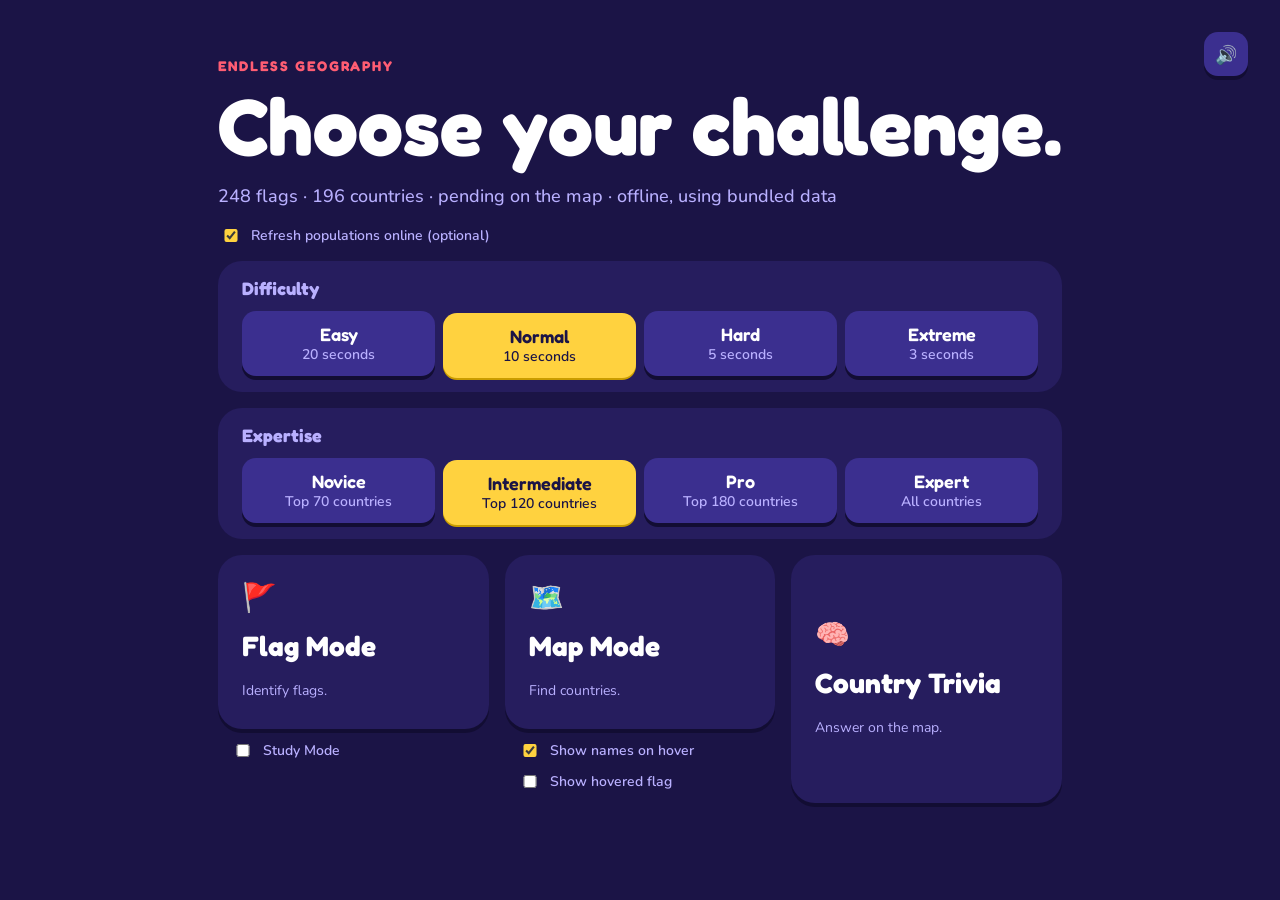
==== commit 888f8048: "Rebuild the one-file copy with the Arcade design and sounds Co-Authored-By: Claude Opus 5.5 <noreply" ====
--- a/geogryphon_single.html
+++ b/geogryphon_single.html
@@ -1,17 +1,63 @@
 <!doctype html>
 <html lang="en">
-<head><meta charset="utf-8"><meta name="viewport" content="width=device-width,initial-scale=1"><title>Endless Geography Trivia V13.0</title>
+<head><meta charset="utf-8"><meta name="viewport" content="width=device-width,initial-scale=1"><title>Geogryphon V14.0</title>
 
 <script src="https://cdn.amcharts.com/lib/5/index.js"></script>
 <script src="https://cdn.amcharts.com/lib/5/map.js"></script>
 <script src="https://cdn.amcharts.com/lib/5/geodata/worldLow.js"></script>
 
+<link rel="preconnect" href="https://fonts.googleapis.com"><link rel="preconnect" href="https://fonts.gstatic.com" crossorigin>
+<link rel="stylesheet" href="https://fonts.googleapis.com/css2?family=Fredoka:wght@500;600;700&family=Nunito:wght@500;600;700&display=swap">
 <style>
 /* Endless Geography Trivia styles */
 :root {
-  --bg:#061324;
-  --cyan:#22d3ee;
-  --muted:#94a3b8;
+  /* colour */
+  --bg:#1b1446;
+  --surface-1:#261d5e;
+  --surface-2:#3b2f8f;
+  --edge:#120d33;
+  --text:#ffffff;
+  --text-2:#b9b0ff;
+  --accent:#ffd23f;
+  --accent-edge:#c99c00;
+  --on-accent:#1b1446;
+  --hot:#ff5d73;
+  --good:#3ee08f;
+  --bad:#ff4d6d;
+  --map-land:#4a3fb0;
+  --map-sea:#140f38;
+  --scrim:#0d0a26e6;
+  --line:#ffffff1f;
+  --flag-frame:#d5dde8;
+  /* type */
+  --font-display:'Fredoka',system-ui,sans-serif;
+  --font-body:'Nunito',system-ui,sans-serif;
+  --fs-12:.75rem;
+  --fs-14:.875rem;
+  --fs-18:1.125rem;
+  --fs-28:1.75rem;
+  --fs-44:2.75rem;
+  /* fluid headline sizes: grow from a scale step with the viewport */
+  --fs-hero:clamp(2.75rem,7vw,5rem);
+  --fs-question:clamp(1.75rem,3vw,2.5rem);
+  --fs-reaction:clamp(1.75rem,6vw,4.5rem);
+  --fw-500:500;
+  --fw-600:600;
+  --fw-700:700;
+  /* shape and space */
+  --r-8:8px;
+  --r-14:14px;
+  --r-24:24px;
+  --r-pill:999px;
+  --s-4:4px;
+  --s-8:8px;
+  --s-12:12px;
+  --s-16:16px;
+  --s-24:24px;
+  --s-32:32px;
+  --pad:var(--s-16);
+  /* motion */
+  --press:120ms;
 }
 
 * {
@@ -20,27 +66,116 @@
 
 body {
   margin:0;
-  font:16px system-ui;
-  color:#fff;
-  background:radial-gradient(circle at 10% 0,#0e749044,transparent 35%),var(--bg);
+  font-family:var(--font-body);
+  font-size:var(--fs-18);
+  font-weight:var(--fw-500);
+  color:var(--text);
+  background:var(--bg);
 }
 
 button,input {
-  font:inherit;
+  font-family:inherit;
+  font-size:inherit;
+}
+
+h1,h2,.stat b,.mode b {
+  font-family:var(--font-display);
+  font-weight:var(--fw-700);
 }
 
 .wrap {
   max-width:1900px;
   min-height:100vh;
   margin:auto;
-  padding:14px;
+  padding:var(--pad);
 }
 
 .hidden {
   display:none!important;
 }
 
+/* ---------- Button: pressable, with a darker bottom edge that squashes on press ---------- */
+
+.btn {
+  display:inline-flex;
+  align-items:center;
+  justify-content:center;
+  gap:var(--s-8);
+  padding:var(--s-12) var(--s-16);
+  border:0;
+  border-radius:var(--r-14);
+  font-family:var(--font-display);
+  font-size:var(--fs-18);
+  font-weight:var(--fw-600);
+  text-decoration:none;
+  cursor:pointer;
+  transition:transform var(--press),box-shadow var(--press),background var(--press);
+}
+
+.btn-primary {
+  background:var(--accent);
+  color:var(--on-accent);
+  box-shadow:0 4px 0 var(--accent-edge);
+}
+
+.btn-secondary {
+  background:var(--surface-2);
+  color:var(--text);
+  box-shadow:0 4px 0 var(--edge);
+}
+
+.btn-ghost {
+  background:transparent;
+  color:var(--text-2);
+  box-shadow:inset 0 0 0 2px var(--surface-2);
+}
+
+.btn-primary:hover {
+  filter:brightness(1.06);
+}
+
+.btn-secondary:hover,.btn-ghost:hover {
+  color:var(--accent);
+}
+
+.btn-primary:active {
+  transform:translateY(2px);
+  box-shadow:0 2px 0 var(--accent-edge);
+}
+
+.btn-secondary:active {
+  transform:translateY(2px);
+  box-shadow:0 2px 0 var(--edge);
+}
+
+.btn:disabled {
+  background:var(--surface-1);
+  color:var(--text-2);
+  box-shadow:none;
+  filter:none;
+  cursor:not-allowed;
+  transform:none;
+}
+
+#backBtn {
+  margin-bottom:var(--s-8);
+  padding:var(--s-4) var(--s-12);
+  font-size:var(--fs-14);
+}
+
+/* ---------- Cards ---------- */
+
+.card,.settings,.mode,.modalin,.studyInner {
+  background:var(--surface-1);
+  border:0;
+  border-radius:var(--r-24);
+  color:var(--text);
+}
+
+/* ---------- Menu ---------- */
+
 .menu {
+  position:relative;
   min-height:92vh;
   min-height:92dvh;
   display:grid;
@@ -52,33 +187,40 @@
 }
 
 .kicker {
-  color:var(--cyan);
-  font-weight:900;
-  letter-spacing:.2em;
+  color:var(--hot);
+  font-family:var(--font-display);
+  font-weight:var(--fw-700);
+  font-size:var(--fs-14);
+  letter-spacing:.14em;
+  text-transform:uppercase;
 }
 
 .menu h1 {
-  font-size:clamp(3rem,8vw,6rem);
-  line-height:.95;
-  margin:14px 0;
+  font-size:var(--fs-hero);
+  line-height:1;
+  margin:var(--s-12) 0;
 }
 
 .muted {
-  color:var(--muted);
+  color:var(--text-2);
 }
 
 .settings {
-  margin:16px 0 14px;
-  padding:18px;
-  border:1px solid #ffffff18;
-  background:#ffffff08;
-  border-radius:22px;
-}
-
+  margin:var(--s-16) 0;
+  padding:var(--s-16) var(--s-24);
+}
+
+.settings h2 {
+  margin:0 0 var(--s-12);
+  font-size:var(--fs-18);
+  color:var(--text-2);
+}
+
+/* Segmented control */
 .difficulty {
   display:grid;
   grid-template-columns:repeat(4,1fr);
-  gap:8px;
+  gap:var(--s-8);
 }
 
 .difficulty input {
@@ -87,195 +229,234 @@
 }
 
 .difficulty label {
-  padding:11px;
+  padding:var(--s-12);
   text-align:center;
-  border:1px solid #ffffff18;
-  border-radius:12px;
-  background:#ffffff08;
+  border-radius:var(--r-14);
+  background:var(--surface-2);
+  box-shadow:0 4px 0 var(--edge);
+  font-family:var(--font-display);
+  font-weight:var(--fw-600);
   cursor:pointer;
-  font-weight:800;
+  transition:transform var(--press),box-shadow var(--press);
 }
 
 .difficulty label small {
   display:block;
-  color:var(--muted);
+  color:var(--text-2);
+  font-family:var(--font-body);
+  font-size:var(--fs-14);
+}
+
+.difficulty label:hover {
+  color:var(--accent);
 }
 
 .difficulty input:checked+label {
-  border-color:var(--cyan);
-  background:#22d3ee20;
-  color:var(--cyan);
-}
-
+  background:var(--accent);
+  color:var(--on-accent);
+  box-shadow:0 2px 0 var(--accent-edge);
+  transform:translateY(2px);
+}
+
+.difficulty input:checked+label small {
+  color:var(--on-accent);
+}
+
+/* Mode cards */
 .modes {
   display:grid;
   grid-template-columns:repeat(3,1fr);
-  gap:14px;
-}
-
-.mode,.answer,.card {
-  border:1px solid #ffffff18;
-  background:#ffffff0b;
-  border-radius:24px;
-  color:#fff;
+  gap:var(--s-16);
 }
 
 .mode {
   width:100%;
-  padding:25px;
+  padding:var(--s-24);
   text-align:left;
   cursor:pointer;
-}
-
-.mode:hover,.answer:hover {
-  border-color:var(--cyan);
-  background:#22d3ee12;
+  box-shadow:0 4px 0 var(--edge);
+  transition:transform var(--press),box-shadow var(--press);
+  font-size:var(--fs-28);
+}
+
+.mode:hover {
+  box-shadow:0 4px 0 var(--edge),inset 0 0 0 2px var(--accent);
+}
+
+.mode:active {
+  transform:translateY(2px);
+  box-shadow:0 2px 0 var(--edge);
 }
 
 .mode b {
   display:block;
-  font-size:1.45rem;
-  margin:14px 0 5px;
+  font-size:var(--fs-28);
+  margin:var(--s-12) 0 var(--s-4);
+}
+
+.mode .muted {
+  font-size:var(--fs-14);
 }
 
 .option {
   display:flex;
-  gap:8px;
-  margin:10px 12px;
-  color:#cbd5e1;
-  font-weight:700;
+  gap:var(--s-8);
+  margin:var(--s-12);
+  color:var(--text-2);
+  font-weight:var(--fw-600);
+  font-size:var(--fs-14);
 }
 
 .option input {
-  width:17px;
-  accent-color:var(--cyan);
-}
+  width:18px;
+  accent-color:var(--accent);
+}
+
+.option.refreshOption {
+  margin:0 0 var(--s-8);
+}
+
+/* ---------- Game screen ---------- */
 
 .gamegrid {
   display:grid;
   grid-template-columns:minmax(0,1fr) 230px;
-  gap:12px;
+  gap:var(--s-12);
+}
+
+/* The play column is exactly one viewport tall: header and timer keep their size,
+   the play card takes the rest, so nothing needed during a run is below the fold. */
+.gamegrid main {
+  height:calc(100vh - 2 * var(--pad));
+  height:calc(100dvh - 2 * var(--pad));
+  min-height:420px;
+  display:flex;
+  flex-direction:column;
 }
 
 .head {
   display:flex;
   justify-content:space-between;
   align-items:end;
-  gap:15px;
-  margin-bottom:12px;
+  gap:var(--s-16);
+  margin-bottom:var(--s-12);
+  flex:none;
+}
+
+.head > div:first-child {
+  min-width:0;
 }
 
 .head h1 {
-  margin:5px 0 0;
-  font-size:clamp(1.8rem,4vw,3.3rem);
+  margin:var(--s-4) 0 0;
+  font-size:var(--fs-question);
+  line-height:1.1;
+  overflow-wrap:anywhere;
+}
+
+/* Chip: the mode / difficulty tag above the question */
+.head .kicker {
+  display:inline-block;
+  padding:var(--s-4) var(--s-12);
+  border-radius:var(--r-pill);
+  background:var(--hot);
+  color:var(--on-accent);
+  font-size:var(--fs-12);
+  letter-spacing:.1em;
 }
 
 .questionActions {
   display:flex;
   align-items:center;
-  gap:12px;
+  gap:var(--s-12);
   flex-wrap:wrap;
-  margin-top:12px;
+  margin-top:var(--s-12);
 }
 
 .selectionProgress {
   min-width:120px;
-  color:#cbd5e1;
-  font-weight:800;
-}
-
-.confirmSelection {
-  border:1px solid #22d3ee55;
-  border-radius:13px;
-  padding:11px 18px;
-  background:#22d3ee1c;
-  color:#67e8f9;
-  font-weight:950;
-  cursor:pointer;
-  transition:.16s;
-}
-
-.confirmSelection:not(:disabled) {
-  background:#22d3ee;
-  color:#06202a;
-  box-shadow:0 0 22px #22d3ee66;
-  transform:translateY(-1px);
-}
-
-.confirmSelection:disabled {
-  opacity:.38;
-  cursor:not-allowed;
+  color:var(--text-2);
+  font-weight:var(--fw-700);
+  font-size:var(--fs-14);
+}
+
+/* Stat */
+.stats {
+  display:flex;
+  gap:var(--s-8);
+}
+
+.stat {
+  min-width:88px;
+  padding:var(--s-8) var(--s-12);
+  background:var(--surface-1);
+  border-radius:var(--r-14);
+}
+
+.stat small {
+  display:block;
+  color:var(--text-2);
+  font-size:var(--fs-12);
+  font-weight:var(--fw-700);
+  text-transform:uppercase;
+  letter-spacing:.08em;
+}
+
+.stat b {
+  font-size:var(--fs-28);
+  color:var(--good);
+}
+
+/* Timer */
+.timerTrack {
+  height:12px;
+  background:var(--surface-1);
+  border-radius:var(--r-pill);
+  overflow:hidden;
+  margin-bottom:var(--s-12);
+  flex:none;
+}
+
+.timerBar {
+  height:100%;
+  border-radius:var(--r-pill);
+  transform-origin:left;
 }
 
 .timerTrack.penalty {
   animation:timerPenalty .48s ease;
-  background:#5f0714;
-}
-
-.penaltyBurst {
-  color:#991b1b!important;
-  text-shadow:0 0 14px #ef4444,0 4px 10px #000!important;
-}
-
-.selectionFull {
-  color:#c084fc!important;
-}
-
-.stats {
-  display:flex;
-  gap:8px;
-}
-
-.stat {
-  min-width:88px;
-  padding:10px 12px;
-  border:1px solid #ffffff18;
-  background:#ffffff0b;
-  border-radius:16px;
-}
-
-.stat small {
-  display:block;
-  color:var(--muted);
-}
-
-.stat b {
-  font-size:1.5rem;
-  color:#57f287;
-}
-
-.timerTrack {
-  height:11px;
-  background:#ffffff12;
-  border-radius:12px;
-  overflow:hidden;
-  margin-bottom:10px;
-}
-
-.timerBar {
-  height:100%;
-  transform-origin:left;
-}
-
+  background:var(--bad);
+}
+
+/* Play card */
 .play {
   position:relative;
-  padding:6px;
-  min-height:900px;
+  padding:var(--s-8);
+  flex:1;
+  min-height:0;
+  display:flex;
+  flex-direction:column;
+  gap:var(--s-12);
 }
 
 .flagbox {
-  height:620px;
-  display:grid;
-  place-items:center;
-}
-
+  flex:1;
+  min-height:0;
+  display:flex;
+  align-items:center;
+  justify-content:center;
+  padding:var(--s-8);
+}
+
+/* The frame hugs the flag (no letterbox), so white hoists stay distinct from it. */
 .flagbox img {
-  width:min(650px,100%);
-  height:360px;
+  max-width:min(720px,100%);
+  max-height:100%;
   object-fit:contain;
-  background:#fff;
-  padding:12px;
-  border-radius:18px;
+  background:var(--flag-frame);
+  padding:var(--s-12);
+  border-radius:var(--r-14);
+  box-shadow:0 6px 0 var(--edge);
   transition:opacity .18s;
 }
 
@@ -284,98 +465,146 @@
   filter:saturate(.35);
 }
 
+/* Answer tile */
 .answers {
   display:grid;
   grid-template-columns:1fr 1fr;
-  gap:12px;
+  gap:var(--s-12);
+  flex:none;
+}
+
+.answers:empty {
+  display:none;
 }
 
 .answer {
-  min-height:65px;
-  padding:15px;
+  min-height:64px;
+  padding:var(--s-12) var(--s-16);
   text-align:left;
-  font-weight:800;
-}
-
+  border:0;
+  border-radius:var(--r-14);
+  background:var(--surface-2);
+  color:var(--text);
+  box-shadow:0 4px 0 var(--edge);
+  font-family:var(--font-display);
+  font-size:var(--fs-18);
+  font-weight:var(--fw-600);
+  overflow-wrap:anywhere;
+  cursor:pointer;
+  transition:transform var(--press),box-shadow var(--press);
+}
+
+.answer:hover {
+  box-shadow:0 4px 0 var(--edge),inset 0 0 0 2px var(--accent);
+}
+
+.answer:active {
+  transform:translateY(2px);
+  box-shadow:0 2px 0 var(--edge);
+}
+
+.answer.is-correct {
+  background:var(--good);
+  color:var(--on-accent);
+}
+
+.answer.is-wrong {
+  background:var(--bad);
+  color:var(--on-accent);
+}
+
+/* Map */
 .mapWrap {
   position:relative;
   width:100%;
-  height:clamp(790px,82vh,940px);
+  flex:1;
+  min-height:0;
 }
 
 .map {
   position:absolute;
   inset:0;
-  background:#071a32;
-  border-radius:18px;
+  background:var(--map-sea);
+  border-radius:var(--r-14);
   overflow:hidden;
 }
 
 .mapControls {
   position:absolute;
-  left:16px;
-  top:16px;
+  left:var(--s-16);
+  top:var(--s-16);
   z-index:8;
   display:grid;
-  gap:7px;
+  gap:var(--s-8);
   pointer-events:auto;
 }
 
 .mapControl {
-  width:43px;
-  height:43px;
-  border:1px solid #ffffff35;
-  border-radius:12px;
-  background:#061324e6;
-  color:#e6fbff;
-  font-size:1.35rem;
-  font-weight:900;
+  width:44px;
+  height:44px;
+  border:0;
+  border-radius:var(--r-14);
+  background:var(--surface-2);
+  color:var(--text);
+  box-shadow:0 4px 0 var(--edge);
+  font-family:var(--font-display);
+  font-size:var(--fs-28);
+  font-weight:var(--fw-700);
+  line-height:1;
   cursor:pointer;
-  box-shadow:0 8px 24px #0007;
-  backdrop-filter:blur(10px);
-  transition:.15s;
+  transition:transform var(--press),box-shadow var(--press);
 }
 
 .mapControl:hover {
-  border-color:var(--cyan);
-  color:var(--cyan);
-  transform:translateY(-1px);
+  color:var(--accent);
 }
 
 .mapControl:active {
-  transform:scale(.94);
+  transform:translateY(2px);
+  box-shadow:0 2px 0 var(--edge);
 }
 
 .mapControl.reset {
-  font-size:1rem;
+  font-size:var(--fs-18);
+}
+
+/* Mute toggle: a map-control button in the menu corner and beside the game stats */
+.muteBtn {
+  flex:none;
+  align-self:center;
+  font-size:var(--fs-18);
+}
+
+.menuMute {
+  position:absolute;
+  top:var(--s-16);
+  right:var(--s-16);
 }
 
 .mapHint {
   position:absolute;
   z-index:7;
   left:50%;
-  bottom:12px;
+  bottom:var(--s-12);
   transform:translateX(-50%);
-  padding:7px 12px;
-  border-radius:10px;
-  background:#061324c7;
-  color:#cbd5e1;
-  font-size:.78rem;
+  padding:var(--s-4) var(--s-12);
+  border-radius:var(--r-pill);
+  background:var(--scrim);
+  color:var(--text-2);
+  font-size:var(--fs-12);
   pointer-events:none;
-  opacity:.82;
   white-space:nowrap;
 }
 
 .hoverFlag {
   position:absolute;
-  right:16px;
-  top:16px;
+  right:var(--s-16);
+  top:var(--s-16);
   z-index:5;
   width:155px;
-  padding:9px;
-  border:1px solid #ffffff45;
-  border-radius:15px;
-  background:#061324dd;
+  padding:var(--s-8);
+  border-radius:var(--r-14);
+  background:var(--surface-1);
   pointer-events:none;
   opacity:0;
   transition:.18s;
@@ -389,64 +618,97 @@
   width:100%;
   height:85px;
   object-fit:contain;
-  background:#fff;
-  border-radius:9px;
+  background:var(--flag-frame);
+  border-radius:var(--r-8);
 }
 
 .hoverFlag span {
   display:block;
   text-align:center;
-  font-weight:800;
-}
-
+  font-weight:var(--fw-700);
+}
+
+/* Reactions and reveal */
 .reaction,.revealNotice {
   position:absolute;
   z-index:15;
   left:50%;
   pointer-events:none;
-  font-weight:1000;
+  font-family:var(--font-display);
+  font-weight:var(--fw-700);
   text-align:center;
-  text-shadow:0 5px 25px currentColor;
 }
 
 .reaction {
   top:20%;
-  font-size:clamp(2rem,6vw,4.5rem);
+  font-size:var(--fs-reaction);
   opacity:0;
+  -webkit-text-stroke:2px var(--edge);
+  paint-order:stroke fill;
 }
 
 .reaction.show {
   animation:pop 1s ease;
 }
 
-.answerArrowText {
-  font-weight:1000;
-  filter:drop-shadow(0 0 3px #fff) drop-shadow(0 0 12px #ff1744) drop-shadow(0 7px 12px #000);
+.revealNotice {
+  top:var(--s-16);
+  transform:translateX(-50%);
+  padding:var(--s-12) var(--s-16);
+  border-radius:var(--r-14);
+  background:var(--surface-1);
+  color:var(--good);
+  font-size:var(--fs-18);
+}
+
+/* Dashed ring drawn around a revealed country (map.js RevealCircles). */
+.revealLayer {
+  position:absolute;
+  inset:0;
+  z-index:6;
+  width:100%;
+  height:100%;
+  border-radius:var(--r-14);
   pointer-events:none;
 }
 
-.revealNotice {
-  top:18px;
-  transform:translateX(-50%);
-  padding:11px 18px;
-  border-radius:14px;
-  background:#020617d9;
-  color:#fde68a;
-  border:1px solid #fde68a66;
-}
-
+.revealCircle {
+  fill:none;
+  stroke:var(--text);
+  stroke-width:4;
+  stroke-dasharray:14 10;
+  stroke-linecap:round;
+  filter:drop-shadow(0 0 3px var(--edge));
+}
+
+/* Mask stroke that grows around the ring: white shows the ring, so it looks drawn on. */
+.revealCircleMask {
+  fill:none;
+  stroke:var(--text);
+  stroke-width:16;
+}
+
+/* Leaderboard */
 .side {
-  padding:14px;
+  padding:var(--s-16);
   height:max-content;
+  max-height:calc(100dvh - 2 * var(--pad));
+  overflow-y:auto;
+}
+
+.side h2 {
+  margin:0 0 var(--s-8);
+  font-size:var(--fs-18);
 }
 
 .row {
   display:flex;
-  gap:7px;
-  padding:9px;
-  background:#ffffff09;
-  border-radius:11px;
-  margin-top:7px;
+  gap:var(--s-8);
+  padding:var(--s-8) var(--s-12);
+  background:var(--surface-2);
+  border-radius:var(--r-8);
+  margin-top:var(--s-8);
+  font-size:var(--fs-14);
 }
 
 .player {
@@ -454,79 +716,64 @@
 }
 
 .rank {
-  color:#fbbf24;
+  color:var(--accent);
 }
 
 .pts {
-  color:var(--cyan);
-}
-
-.modal {
+  color:var(--good);
+}
+
+/* ---------- Overlays: run-over modal and Study Mode card ---------- */
+
+.modal,.studyCard {
   position:fixed;
   inset:0;
-  background:#020617e8;
   display:grid;
   place-items:center;
-  padding:15px;
+  padding:var(--s-16);
+  background:var(--scrim);
+}
+
+.modal {
   z-index:30;
+}
+
+.studyCard {
+  z-index:45;
 }
 
 .modalin {
   width:min(430px,100%);
-  background:#10233c;
-  border:1px solid #ffffff18;
-  border-radius:26px;
-  padding:27px;
+  padding:var(--s-32) var(--s-24);
+}
+
+.modalin .kicker {
+  color:var(--bad);
 }
 
 .save {
   display:flex;
-  gap:8px;
+  gap:var(--s-8);
 }
 
 .save input {
   flex:1;
   min-width:0;
-  padding:13px;
-  border-radius:11px;
-  background:#ffffff0b;
-  color:#fff;
-  border:1px solid #ffffff22;
-}
-
-.btn {
-  padding:13px;
-  border:0;
-  border-radius:11px;
-  font-weight:900;
-}
-
-.primary {
-  background:var(--cyan);
+  padding:var(--s-12);
+  border-radius:var(--r-14);
+  background:var(--bg);
+  color:var(--text);
+  border:2px solid var(--surface-2);
 }
 
 .again {
   width:100%;
-  margin-top:10px;
-}
-
-.studyCard {
-  position:fixed;
-  inset:0;
-  z-index:45;
-  display:grid;
-  place-items:center;
-  padding:18px;
-  background:#020617e8;
+  margin-top:var(--s-12);
 }
 
 .studyInner {
   width:min(620px,100%);
-  border:1px solid #22d3ee55;
-  border-radius:24px;
-  background:linear-gradient(145deg,#102b47,#0b1d34);
-  box-shadow:0 24px 80px #000c,0 0 34px #22d3ee22;
-  padding:24px;
+  padding:var(--s-24);
 }
 
 .studyFlag {
@@ -534,45 +781,32 @@
   width:min(330px,80%);
   height:175px;
   object-fit:contain;
-  margin:0 auto 18px;
-  padding:8px;
-  border-radius:14px;
-  background:#fff;
+  margin:0 auto var(--s-16);
+  padding:var(--s-8);
+  border-radius:var(--r-14);
+  background:var(--flag-frame);
 }
 
 .studyInner h2 {
-  margin:0 0 10px;
-  font-size:1.8rem;
+  margin:0 0 var(--s-8);
+  font-size:var(--fs-28);
 }
 
 .studyInner p {
-  color:#dbeafe;
+  color:var(--text-2);
   line-height:1.55;
-  margin:0 0 20px;
+  margin:0 0 var(--s-24);
 }
 
 .studyInner p.loading {
-  color:#94a3b8;
   font-style:italic;
 }
 
 .studyActions {
   display:flex;
-  gap:10px;
+  gap:var(--s-12);
   justify-content:flex-end;
   flex-wrap:wrap;
-}
-
-.studyLink {
-  text-decoration:none;
-  background:#ffffff12;
-  color:#67e8f9;
-  border:1px solid #22d3ee55;
-}
-
-.studyContinue {
-  background:var(--cyan);
-  color:#06202a;
 }
 
 @keyframes timerPenalty {
@@ -614,34 +848,7 @@
   }
   .side {
     order:2;
-  }
-  .mapWrap {
-    height:clamp(700px,78vh,840px);
-  }
-}
-
-@media(max-width:760px) {
-  .mapWrap {
-    height:650px;
-  }
-  .play {
-    min-height:680px;
-  }
-}
-
-@media(max-width:620px) {
-  .difficulty,.answers {
-    grid-template-columns:1fr 1fr;
-  }
-  .mapWrap {
-    height:590px;
-  }
-  .wrap {
-    padding:8px;
-  }
-  .play {
-    padding:4px;
-    min-height:610px;
+    max-height:none;
   }
 }
 
@@ -651,23 +858,57 @@
   }
 }
 
-@media(max-width:760px) {
-  .flagbox {
-    height:auto;
-    min-height:300px;
-  }
-  .flagbox img {
-    height:auto;
-    max-height:240px;
+@media(max-width:620px) {
+  :root {
+    --pad:var(--s-8);
+  }
+  .difficulty,.answers {
+    grid-template-columns:1fr 1fr;
   }
   .play {
-    min-height:0;
-  }
-}
-
-button:focus-visible,.difficulty input:focus-visible+label {
-  outline:2px solid var(--cyan);
-  outline-offset:2px;
+    padding:var(--s-4);
+  }
+  .answer {
+    min-height:52px;
+    padding:var(--s-12);
+  }
+  /* Stats move up beside the back button so the question gets the full width. */
+  .head {
+    position:relative;
+  }
+  .stats {
+    position:absolute;
+    top:0;
+    right:0;
+  }
+  .stat {
+    min-width:0;
+    padding:var(--s-4) var(--s-12);
+    border-radius:var(--r-8);
+    display:flex;
+    align-items:baseline;
+    gap:var(--s-8);
+  }
+  .stat b {
+    font-size:var(--fs-18);
+  }
+  /* Same height as the back button, so the stats row does not grow into the mode chip below it. */
+  .muteBtn {
+    width:28px;
+    height:28px;
+    border-radius:var(--r-8);
+    font-size:var(--fs-14);
+  }
+  /* Own line under the back button, so it never slides under the stats in the top-right corner. */
+  .head .kicker {
+    display:table;
+    font-size:var(--fs-12);
+  }
+}
+
+button:focus-visible,a:focus-visible,input:focus-visible,.difficulty input:focus-visible+label {
+  outline:3px solid var(--accent);
+  outline-offset:3px;
 }
 
 @media(prefers-reduced-motion:reduce) {
@@ -677,18 +918,13 @@
   }
 }
 
-.option.refreshOption {
-  margin: 0 0 6px;
-  font-size: .9rem;
-}
-
 </style>
 </head>
 <body><div class="wrap">
-<section id="menu" class="menu"><div class="menuin"><div class="kicker">ENDLESS GEOGRAPHY</div><h1>Choose your challenge.</h1><p id="countryDataStatus" class="muted">Country database: loading expanded coverage…</p><label class="option refreshOption" title="Updates country populations from the World Bank when online. The game works fully without it. Turning it off applies after a reload."><input id="liveRefresh" type="checkbox" checked> Refresh populations online (optional)</label><section class="settings"><h2>Difficulty</h2><div class="difficulty"><input name="difficulty" id="easy" value="easy" type="radio"><label for="easy">Easy<small>20 seconds</small></label><input name="difficulty" id="normal" value="normal" type="radio" checked><label for="normal">Normal<small>10 seconds</small></label><input name="difficulty" id="hard" value="hard" type="radio"><label for="hard">Hard<small>5 seconds</small></label><input name="difficulty" id="extreme" value="extreme" type="radio"><label for="extreme">Extreme<small>3 seconds</small></label></div></section><section class="settings"><h2>Expertise</h2><div class="difficulty expertise"><input name="expertise" id="novice" value="novice" type="radio"><label for="novice">Novice<small>Top 70 countries</small></label><input name="expertise" id="intermediate" value="intermediate" type="radio" checked><label for="intermediate">Intermediate<small>Top 120 countries</small></label><input name="expertise" id="pro" value="pro" type="radio"><label for="pro">Pro<small>Top 180 countries</small></label><input name="expertise" id="expert" value="expert" type="radio"><label for="expert">Expert<small>All countries</small></label></div></section><div class="modes"><div><button class="mode" data-mode="flag">🚩<b>Flag Mode</b><span class="muted">Identify flags.</span></button><label class="option"><input id="studyMode" type="checkbox"> Study Mode</label></div><div><button class="mode" data-mode="map">🗺️<b>Map Mode</b><span class="muted">Find countries.</span></button><label class="option"><input id="showNames" type="checkbox" checked> Show names on hover</label><label class="option"><input id="showFlags" type="checkbox"> Show hovered flag</label></div><button class="mode" data-mode="trivia">🧠<b>Country Trivia</b><span class="muted">Answer on the map.</span></button></div></div></section>
-<section id="game" class="hidden"><div class="gamegrid"><main><header class="head"><div><button id="backBtn" type="button">← Change mode</button><div class="kicker" id="modeLabel"></div><h1 id="question" aria-live="polite"></h1><div id="questionActions" class="questionActions hidden"><span id="selectionProgress" class="selectionProgress">Selected: 0 / 1</span><button id="confirmSelection" class="confirmSelection" type="button" disabled>Confirm Selection</button></div></div><div class="stats"><div class="stat"><small>Score</small><b id="score">0</b></div><div class="stat"><small>Time</small><b id="time">10s</b></div></div></header><div class="timerTrack"><div id="timerBar" class="timerBar"></div></div><section class="card play"><div id="reaction" class="reaction" role="status"></div><div id="revealNotice" class="revealNotice hidden"></div><div id="flagArea" class="flagbox"><img id="flag"></div><div id="mapWrap" class="mapWrap hidden"><div id="mapArea" class="map"></div><div class="mapControls" aria-label="Map controls"><button class="mapControl" type="button" title="Zoom in" id="zoomInBtn">+</button><button class="mapControl" type="button" title="Zoom out" id="zoomOutBtn">−</button><button class="mapControl reset" type="button" title="Reset map" id="zoomResetBtn">⌂</button></div><div class="mapHint">Drag to pan · Scroll or pinch to zoom</div><div id="hoverFlag" class="hoverFlag"><img id="hoverFlagImg"><span id="hoverFlagName"></span></div></div><div id="answers" class="answers"></div></section></main><aside class="card side"><h2 id="boardTitle">🏆 Top 10</h2><div id="board"></div></aside></div></section></div>
-<div id="studyCard" class="studyCard hidden"><div class="studyInner"><div class="kicker">STUDY MODE</div><img id="studyFlag" class="studyFlag" alt="Correct flag"><h2 id="studyTitle"></h2><p id="studySummary"></p><div class="studyActions"><a id="studyReadMore" class="btn studyLink" target="_blank" rel="noopener noreferrer">Read more</a><button id="studyContinue" class="btn studyContinue" type="button">Continue</button></div></div></div>
-<div id="modal" class="modal hidden"><div class="modalin"><div class="kicker" style="color:#fb7185">RUN OVER</div><h2>Final score: <span id="final"></span></h2><p>Correct answer: <b id="correct"></b></p><p id="reason"></p><div class="save"><input id="name" maxlength="20" placeholder="Player name"><button id="saveBtn" class="btn primary">Save</button></div><button id="againBtn" class="btn again" type="button">Play again</button></div></div>
+<section id="menu" class="menu"><button class="mapControl muteBtn menuMute" type="button" aria-label="Mute sounds" aria-pressed="false">🔊</button><div class="menuin"><div class="kicker">ENDLESS GEOGRAPHY</div><h1>Choose your challenge.</h1><p id="countryDataStatus" class="muted">Country database: loading expanded coverage…</p><label class="option refreshOption" title="Updates country populations from the World Bank when online. The game works fully without it. Turning it off applies after a reload."><input id="liveRefresh" type="checkbox" checked> Refresh populations online (optional)</label><section class="settings"><h2>Difficulty</h2><div class="difficulty"><input name="difficulty" id="easy" value="easy" type="radio"><label for="easy">Easy<small>20 seconds</small></label><input name="difficulty" id="normal" value="normal" type="radio" checked><label for="normal">Normal<small>10 seconds</small></label><input name="difficulty" id="hard" value="hard" type="radio"><label for="hard">Hard<small>5 seconds</small></label><input name="difficulty" id="extreme" value="extreme" type="radio"><label for="extreme">Extreme<small>3 seconds</small></label></div></section><section class="settings"><h2>Expertise</h2><div class="difficulty expertise"><input name="expertise" id="novice" value="novice" type="radio"><label for="novice">Novice<small>Top 70 countries</small></label><input name="expertise" id="intermediate" value="intermediate" type="radio" checked><label for="intermediate">Intermediate<small>Top 120 countries</small></label><input name="expertise" id="pro" value="pro" type="radio"><label for="pro">Pro<small>Top 180 countries</small></label><input name="expertise" id="expert" value="expert" type="radio"><label for="expert">Expert<small>All countries</small></label></div></section><div class="modes"><div><button class="mode" data-mode="flag">🚩<b>Flag Mode</b><span class="muted">Identify flags.</span></button><label class="option"><input id="studyMode" type="checkbox"> Study Mode</label></div><div><button class="mode" data-mode="map">🗺️<b>Map Mode</b><span class="muted">Find countries.</span></button><label class="option"><input id="showNames" type="checkbox" checked> Show names on hover</label><label class="option"><input id="showFlags" type="checkbox"> Show hovered flag</label></div><button class="mode" data-mode="trivia">🧠<b>Country Trivia</b><span class="muted">Answer on the map.</span></button></div></div></section>
+<section id="game" class="hidden"><div class="gamegrid"><main><header class="head"><div><button id="backBtn" class="btn btn-ghost" type="button">← Change mode</button><div class="kicker" id="modeLabel"></div><h1 id="question" aria-live="polite"></h1><div id="questionActions" class="questionActions hidden"><span id="selectionProgress" class="selectionProgress">Selected: 0 / 1</span><button id="confirmSelection" class="btn btn-primary" type="button" disabled>Confirm Selection</button></div></div><div class="stats"><button class="mapControl muteBtn" type="button" aria-label="Mute sounds" aria-pressed="false">🔊</button><div class="stat"><small>Score</small><b id="score">0</b></div><div class="stat"><small>Time</small><b id="time">10s</b></div></div></header><div class="timerTrack"><div id="timerBar" class="timerBar"></div></div><section class="card play"><div id="reaction" class="reaction" role="status"></div><div id="revealNotice" class="revealNotice hidden"></div><div id="flagArea" class="flagbox"><img id="flag"></div><div id="mapWrap" class="mapWrap hidden"><div id="mapArea" class="map"></div><svg id="revealLayer" class="revealLayer" aria-hidden="true"></svg><div class="mapControls" aria-label="Map controls"><button class="mapControl" type="button" title="Zoom in" id="zoomInBtn">+</button><button class="mapControl" type="button" title="Zoom out" id="zoomOutBtn">−</button><button class="mapControl reset" type="button" title="Reset map" id="zoomResetBtn">⌂</button></div><div class="mapHint">Drag to pan · Scroll or pinch to zoom</div><div id="hoverFlag" class="hoverFlag"><img id="hoverFlagImg"><span id="hoverFlagName"></span></div></div><div id="answers" class="answers"></div></section></main><aside class="card side"><h2 id="boardTitle">🏆 Top 10</h2><div id="board"></div></aside></div></section></div>
+<div id="studyCard" class="studyCard hidden"><div class="studyInner"><div class="kicker">STUDY MODE</div><img id="studyFlag" class="studyFlag" alt="Correct flag"><h2 id="studyTitle"></h2><p id="studySummary"></p><div class="studyActions"><a id="studyReadMore" class="btn btn-ghost" target="_blank" rel="noopener noreferrer">Read more</a><button id="studyContinue" class="btn btn-primary" type="button">Continue</button></div></div></div>
+<div id="modal" class="modal hidden"><div class="modalin"><div class="kicker">RUN OVER</div><h2>Final score: <span id="final"></span></h2><p>Correct answer: <b id="correct"></b></p><p id="reason"></p><div class="save"><input id="name" maxlength="20" placeholder="Player name"><button id="saveBtn" class="btn btn-secondary">Save</button></div><button id="againBtn" class="btn btn-primary again" type="button">Play again</button></div></div>
 <script>
 /* Shared helpers.
    Every file in js/ is a classic <script>, so they all share one global scope and
@@ -715,8 +951,18 @@
   removeItem(k) { try { localStorage.removeItem(k); } catch { /* ignore */ } }
 };
 
+// Design tokens live in css/style.css (:root). JS reads them instead of hardcoding colours.
+const token = name => getComputedStyle(document.documentElement).getPropertyValue(`--${name}`).trim();
+
+// amCharts wants colours as numbers (0xrrggbb).
+function tokenHex(name) {
+  const v = token(name);
+  if (!/^#[0-9a-fA-F]{6}$/.test(v)) throw new Error(`Unknown colour token --${name}`);
+  return parseInt(v.slice(1), 16);
+}
+
 // The big floating reaction text ("Nice!", "Wrong! -3 seconds", ...).
-function showReaction(text, color = '#991b1b', extra = 'penaltyBurst') {
+function showReaction(text, color = token('bad'), extra = 'penaltyBurst') {
   const e = $('reaction');
   e.textContent = text;
   e.style.color = color;
@@ -724,6 +970,175 @@
   void e.offsetWidth; // restart the CSS animation
   e.className = `reaction show ${extra}`;
 }
+
+</script>
+<script>
+/* Sound effects, made in code with the Web Audio API: no audio files, works from file:// and offline.
+   The only file that touches audio. Every call is safe: with no Web Audio, before the first user
+   gesture (browsers block audio until then), or while muted, Sound simply does nothing. */
+
+const SOUND_MUTE_KEY = 'geogryphon.muted';
+const HOVER_GAP_MS = 40;
+
+const clamp01 = x => Math.min(1, Math.max(0, Number(x) || 0));
+const lerp = (a, b, t) => a + (b - a) * t;
+
+/* Each recipe turns an intensity (0..1) into notes:
+   f = start pitch (Hz), f2 = end pitch for a glide, t = start offset (s), d = length (s),
+   type = oscillator wave, v = peak volume (0..1), noise = a short noise burst instead of a tone. */
+const SOUND_RECIPES = {
+  hover: () => [{ f: 1760, t: 0, d: 0.03, type: 'sine', v: 0.04 }],
+  click: () => [{ f: 440, f2: 220, t: 0, d: 0.07, type: 'triangle', v: 0.25 }],
+  // Rising arpeggio: more notes, higher, brighter and louder the more time was left.
+  correct: i => {
+    const lift = lerp(1, 1.26, i);
+    const step = lerp(0.09, 0.055, i);
+    const type = i > 0.5 ? 'square' : 'triangle';
+    const v = lerp(0.18, 0.3, i);
+    const notes = [523.25, 659.25, 783.99, 1046.5].slice(0, Math.round(lerp(2, 4, i)))
+      .map((f, k) => ({ f: f * lift, t: k * step, d: 0.12, type, v }));
+    if (i >= 0.6) notes.push({ f: 2093 * lift, f2: 2637 * lift, t: notes.length * step, d: 0.3, type: 'sine', v: v / 2 });
+    return notes;
+  },
+  // Falling "bonk": longer, lower, harsher and louder the more time was used.
+  wrong: i => {
+    const type = i > 0.5 ? 'sawtooth' : 'square';
+    const v = lerp(0.16, 0.28, i);
+    return [
+      { f: lerp(330, 247, i), t: 0, d: 0.08, type, v },
+      { f: lerp(262, 196, i), f2: lerp(220, 82, i), t: 0.09, d: lerp(0.12, 0.45, i), type, v }
+    ];
+  },
+  tick: i => [{ f: lerp(900, 1200, i), t: 0, d: 0.035, type: 'square', v: lerp(0.07, 0.14, i) }],
+  tickFinal: () => [
+    { f: 1200, t: 0, d: 0.035, type: 'square', v: 0.15 },
+    { f: 1500, t: 0.5, d: 0.035, type: 'square', v: 0.15 }
+  ],
+  timesUp: () => [
+    { f: 220, t: 0, d: 0.25, type: 'square', v: 0.25 },
+    { f: 165, t: 0.3, d: 0.35, type: 'square', v: 0.25 }
+  ],
+  runOver: () => [392, 329.63, 261.63, 196]
+    .map((f, k) => ({ f, t: k * 0.15, d: k === 3 ? 0.45 : 0.13, type: 'triangle', v: 0.22 })),
+  pick: () => [{ f: 660, f2: 990, t: 0, d: 0.07, type: 'sine', v: 0.18 }],
+  unpick: () => [{ f: 990, f2: 660, t: 0, d: 0.07, type: 'sine', v: 0.14 }],
+  full: () => [
+    { f: 140, f2: 80, t: 0, d: 0.14, type: 'sine', v: 0.3 },
+    { noise: true, t: 0, d: 0.05, v: 0.1 }
+  ],
+  saved: () => [
+    { f: 783.99, t: 0, d: 0.1, type: 'triangle', v: 0.2 },
+    { f: 1174.66, t: 0.1, d: 0.25, type: 'triangle', v: 0.2 }
+  ]
+};
+
+const Sound = (() => {
+  let ctx = null, master = null, noise = null, broken = false;
+  let muted = LS.getItem(SOUND_MUTE_KEY) === '1';
+  let lastHover = -Infinity, lastTick = null, wrongVoices = [], tickVoices = [];
+
+  // Runs on every user gesture: creates the audio context on the first one and wakes it again if the
+  // browser suspended (or, on iOS, interrupted) it.
+  function unlock() {
+    if (broken) return;
+    try {
+      if (!ctx) {
+        const Ctx = globalThis.AudioContext || globalThis.webkitAudioContext;
+        if (!Ctx) { broken = true; return; }
+        ctx = new Ctx();
+        master = ctx.createGain();
+        master.gain.value = 0.6;
+        master.connect(ctx.destination);
+      }
+      if (ctx.state !== 'running') ctx.resume().catch(() => {});
+    } catch {
+      broken = true;
+      ctx = null;
+    }
+  }
+
+  function noiseBuffer() {
+    if (!noise) {
+      noise = ctx.createBuffer(1, Math.round(ctx.sampleRate * 0.2), ctx.sampleRate);
+      const d = noise.getChannelData(0);
+      for (let k = 0; k < d.length; k++) d[k] = Math.random() * 2 - 1;
+    }
+    return noise;
+  }
+
+  // One note: a tone or noise burst through a quick attack and an exponential release (no clicks).
+  function voice(n, at) {
+    const start = at + n.t, end = start + n.d;
+    const env = ctx.createGain();
+    env.gain.setValueAtTime(0.0001, start);
+    env.gain.exponentialRampToValueAtTime(n.v, start + 0.005);
+    env.gain.exponentialRampToValueAtTime(0.0001, end);
+    env.connect(master);
+    let src;
+    if (n.noise) {
+      src = ctx.createBufferSource();
+      src.buffer = noiseBuffer();
+    } else {
+      src = ctx.createOscillator();
+      src.type = n.type;
+      src.frequency.setValueAtTime(n.f, start);
+      if (n.f2) src.frequency.exponentialRampToValueAtTime(n.f2, end);
+    }
+    src.connect(env);
+    src.start(start);
+    src.stop(end + 0.02);
+    return src;
+  }
+
+  const silence = voices => voices.forEach(v => { try { v.stop(); } catch { /* already stopped */ } });
+
+  // delay (s) starts the sound later, so one sound can follow another.
+  function play(name, intensity = 0, delay = 0) {
+    // A context that is not running yet (e.g. a phone's first touch) would only queue a burst for later.
+    if (muted || broken || !ctx || ctx.state !== 'running' || !SOUND_RECIPES[name]) return false;
+    if (name === 'hover') {
+      const now = performance.now();
+      if (now - lastHover < HOVER_GAP_MS) return false;
+      lastHover = now;
+    }
+    try {
+      if (name === 'wrong') silence(wrongVoices); // repeated misses never stack
+      const at = ctx.currentTime + 0.01 + Math.max(0, Number(delay) || 0);
+      const voices = SOUND_RECIPES[name](clamp01(intensity)).map(n => voice(n, at));
+      if (name === 'wrong') wrongVoices = voices;
+      if (name === 'tick' || name === 'tickFinal') tickVoices = voices;
+      return true;
+    } catch {
+      broken = true;
+      return false;
+    }
+  }
+
+  // The countdown calls this every frame while the timer is red; only a new whole second plays.
+  function tick(secondsLeft) {
+    if (secondsLeft === lastTick) return false;
+    lastTick = secondsLeft;
+    return secondsLeft <= 1 ? play('tickFinal') : play('tick', 1 - (secondsLeft - 1) / 5);
+  }
+
+  return {
+    unlock,
+    play,
+    tick,
+    // Re-arms the ticks and cuts a final-second tock that is still waiting to play.
+    resetTick() {
+      lastTick = null;
+      silence(tickVoices);
+      tickVoices = [];
+    },
+    isMuted: () => muted,
+    setMuted(on) {
+      muted = !!on;
+      LS.setItem(SOUND_MUTE_KEY, muted ? '1' : '0');
+      if (muted) silence(wrongVoices);
+    }
+  };
+})();
 
 </script>
 <script>
@@ -1380,15 +1795,124 @@
    swapped or stubbed without touching game rules. */
 
 // The free amCharts licence shows a small amCharts logo in the corner of the map.
-// Removing it requires a paid amCharts licence. Set this to true to keep the logo.
-const KEEP_AMCHARTS_LOGO = false;
+// Removing it requires a paid amCharts licence, so the logo stays on.
+const KEEP_AMCHARTS_LOGO = true;
+
+/* ---------- reveal circles: a dashed ring drawn around each revealed country ----------
+   Lives in an SVG layer over the map (#revealLayer) and knows nothing about amCharts: MapView passes a
+   projector per country that returns the country's outline in layer pixels for the current pan/zoom. */
+const CIRCLE_MIN_R = 24;          // tiny countries still get a visible ring
+const CIRCLE_PAD = 12;            // breathing room between the outline and the ring
+const CIRCLE_DRAW_MS = 700;       // time for the ring to draw itself once around
+const CIRCLE_MARCH_PX_PER_MS = 0.03;
+const MAX_REVEAL_CIRCLES = 5;
+
+// Circle around projected points: centred on their bounding box, radius half its diagonal plus padding.
+function circleAround(points, { minR = CIRCLE_MIN_R, maxR = Infinity, pad = CIRCLE_PAD } = {}) {
+  if (!points || !points.length) return null;
+  let minX = Infinity, minY = Infinity, maxX = -Infinity, maxY = -Infinity;
+  for (const p of points) {
+    if (p.x < minX) minX = p.x;
+    if (p.x > maxX) maxX = p.x;
+    if (p.y < minY) minY = p.y;
+    if (p.y > maxY) maxY = p.y;
+  }
+  const r = Math.min(maxR, Math.max(minR, Math.hypot(maxX - minX, maxY - minY) / 2 + pad));
+  return { cx: (minX + maxX) / 2, cy: (minY + maxY) / 2, r };
+}
+
+// An outline spanning more than 180° of longitude crosses the antimeridian (Russia's Chukotka, Fiji).
+// Its far-side points project to the other edge of the map, so keep only the side with most points.
+function trimAntimeridian(ring) {
+  if (!ring || !ring.length) return ring;
+  let min = Infinity, max = -Infinity;
+  for (const [lon] of ring) { if (lon < min) min = lon; if (lon > max) max = lon; }
+  if (max - min <= 180) return ring;
+  const east = ring.filter(([lon]) => lon >= 0), west = ring.filter(([lon]) => lon < 0);
+  return east.length >= west.length ? east : west;
+}
+
+const RevealCircles = (() => {
+  const NS = 'http://www.w3.org/2000/svg';
+  let layer = null, rings = [], frame = 0, startedAt = 0, maxR = Infinity, maskSeq = 0;
+
+  const el = (tag, attrs = {}) => {
+    const e = document.createElementNS(NS, tag);
+    for (const [k, v] of Object.entries(attrs)) e.setAttribute(k, v);
+    return e;
+  };
+
+  // Each ring is a dashed circle revealed by a mask whose solid stroke grows around it ("drawing" it).
+  function makeRing(project) {
+    const id = `revealMask${++maskSeq}`;
+    const group = el('g');
+    const mask = el('mask', { id, maskUnits: 'userSpaceOnUse' });
+    const reveal = el('circle', { class: 'revealCircleMask' });
+    mask.appendChild(reveal);
+    const ring = el('circle', { class: 'revealCircle', mask: `url(#${id})` });
+    group.append(mask, ring);
+    layer.appendChild(group);
+    return { project, group, ring, reveal };
+  }
+
+  function tick(now) {
+    const t = now - startedAt;
+    const drawn = Math.min(1, t / CIRCLE_DRAW_MS);
+    for (const r of rings) {
+      const c = circleAround(r.project(), { maxR });
+      if (!c) { r.group.setAttribute('visibility', 'hidden'); continue; }
+      r.group.setAttribute('visibility', 'visible');
+      const length = 2 * Math.PI * c.r;
+      for (const circle of [r.ring, r.reveal]) {
+        circle.setAttribute('cx', c.cx);
+        circle.setAttribute('cy', c.cy);
+        circle.setAttribute('r', c.r);
+      }
+      // Start drawing at 12 o'clock, clockwise.
+      r.reveal.setAttribute('transform', `rotate(-90 ${c.cx} ${c.cy})`);
+      r.reveal.setAttribute('stroke-dasharray', `${length} ${length}`);
+      r.reveal.setAttribute('stroke-dashoffset', length * (1 - drawn));
+      // Once drawn, the dashes keep marching around the country.
+      r.ring.setAttribute('stroke-dashoffset', -t * CIRCLE_MARCH_PX_PER_MS);
+    }
+    frame = requestAnimationFrame(tick);
+  }
+
+  function start(svg, projectors, opts = {}) {
+    stop();
+    layer = svg;
+    maxR = opts.maxR ?? Infinity;
+    startedAt = performance.now();
+    rings = projectors.slice(0, MAX_REVEAL_CIRCLES).map(makeRing);
+    frame = requestAnimationFrame(tick);
+  }
+
+  function stop() {
+    cancelAnimationFrame(frame);
+    frame = 0;
+    rings = [];
+    layer?.replaceChildren();
+  }
+
+  return { start, stop };
+})();
 
 const MapView = (() => {
-  const BASE_FILL = 0x17365f;
-  const SELECT_COLOR = 0xa855f7;
-
-  let root = null, chart = null, series = null, markers = null;
-  let arrowSprites = [], arrowItems = [], arrowFrame = 0;
+  // Colours come from the CSS tokens (css/style.css :root), read once when the chart is built.
+  let C = null;
+  const palette = () => (C ||= {
+    land: tokenHex('map-land'), line: tokenHex('bg'), hover: tokenHex('text-2'),
+    select: tokenHex('accent'), reveal: tokenHex('good'), outline: tokenHex('text')
+  });
+  const ZOOM_STEP = 1.5;
+  const FLASH_MS = 900; // one fade out-and-back of the revealed country's green
+  // One mouse-wheel notch (100px) zooms one ZOOM_STEP; smaller touchpad scrolls zoom proportionally less.
+  const WHEEL_ZOOM_PER_PX = Math.log(ZOOM_STEP) / 100;
+
+  let root = null, chart = null, series = null;
+  let fittedSize = '';
+  let wheelTarget = 0, lastWheel = 0, lastPageScroll = 0;
+  let flashes = [];
   let highlightedIds = new Set();
   let revealTimer = 0, revealResolve = null, revealToken = 0;
   let hooks = { onPick() {}, isSelected: () => false, showNames: () => true, showFlags: () => false, onData() {} };
@@ -1413,7 +1937,7 @@
     return found;
   }
 
-  /* ---------- arrows that point at the answer ---------- */
+  /* ---------- reveal geometry ---------- */
   function largestRing(geometry) {
     if (!geometry?.coordinates) return null;
     const rings = geometry.type === 'Polygon' ? geometry.coordinates
@@ -1427,50 +1951,23 @@
     }
     return best;
   }
-  function arrowPoint(polygon) {
-    const ring = largestRing(polygon?.dataItem?.get('geometry'));
-    if (!ring) return null;
-    const pts = ring.length > 1 ? ring.slice(0, -1) : ring;
-    const sum = pts.reduce((a, p) => [a[0] + p[0], a[1] + p[1]], [0, 0]);
-    return { longitude: sum[0] / pts.length, latitude: sum[1] / pts.length };
-  }
-  function clearArrows() {
-    cancelAnimationFrame(arrowFrame);
-    arrowFrame = 0;
-    arrowSprites.forEach(s => { try { s?.animations?.stop(); } catch {} try { s?.dispose(); } catch {} });
-    arrowSprites = [];
-    arrowItems.forEach(i => { try { i?.dispose(); } catch {} });
-    arrowItems = [];
-    if (markers) {
-      try { markers.data.clear(); } catch {}
-      arrowFrame = requestAnimationFrame(() => {
-        arrowFrame = 0;
-        try { markers?.data?.clear(); } catch {}
-      });
-    }
-  }
-  function showArrows(polygons, max = 5) {
-    clearArrows();
-    if (!markers) return;
-    polygons.slice(0, max).forEach(polygon => {
-      const pt = arrowPoint(polygon);
-      if (!pt) return;
-      const item = markers.data.push({ geometry: { type: 'Point', coordinates: [pt.longitude, pt.latitude] } });
-      if (item) arrowItems.push(item);
-    });
+  // The country's main landmass in #revealLayer pixels for the current pan/zoom (convert() includes both).
+  function outlineProjector(polygon) {
+    const ring = trimAntimeridian(largestRing(polygon?.dataItem?.get('geometry')));
+    return () => (ring && chart ? ring.map(([longitude, latitude]) => chart.convert({ longitude, latitude })) : []);
   }
 
   /* ---------- polygon painting ---------- */
   function resetPolygon(p) {
     p.set('forceInactive', false);
     p.states.apply('default');
-    p.setAll({ fill: am5.color(BASE_FILL), stroke: am5.color(0xffffff), strokeWidth: .8 });
+    p.setAll({ fill: am5.color(palette().land), stroke: am5.color(palette().line), strokeWidth: .8 });
   }
   function paintSelection(p, on) {
     p.set('active', !!on);
     if (on) {
       p.states.apply('active');
-      p.setAll({ stroke: am5.color(0xffffff), strokeWidth: 2.2 });
+      p.setAll({ stroke: am5.color(palette().outline), strokeWidth: 2.2 });
     } else resetPolygon(p);
   }
   function select(id, on) {
@@ -1483,7 +1980,9 @@
     revealToken++;
     clearTimeout(revealTimer);
     highlightedIds.clear();
-    clearArrows();
+    flashes.forEach(anim => { try { anim.stop(); } catch {} });
+    flashes = [];
+    RevealCircles.stop();
     const token = revealToken;
     if (series) {
       series.mapPolygons.each(resetPolygon);
@@ -1507,7 +2006,7 @@
     done?.(true);
   }
   // Resolves true when the reveal ran its course (or was skipped), false when aborted.
-  function highlight(ids, { duration = 5000, color = 0xffd54f, label = '', arrows = false, maxArrows = 5 } = {}) {
+  function highlight(ids, { duration = 5000, color = palette().reveal, label = '' } = {}) {
     clearHighlight();
     const token = ++revealToken;
     highlightedIds = new Set(ids);
@@ -1515,9 +2014,16 @@
     polys.forEach(p => {
       p.states.apply('default');
       p.set('forceInactive', true);
-      p.setAll({ fill: am5.color(color), stroke: am5.color(0xffffff), strokeWidth: 2.5 });
+      p.setAll({ fill: am5.color(color), stroke: am5.color(palette().outline), strokeWidth: 2.5 });
+      // Fade to the land colour and back, over and over, until cleanup() stops it.
+      flashes.push(p.animate({
+        key: 'fill', from: am5.color(color), to: am5.color(palette().land),
+        duration: FLASH_MS, loops: Infinity, easing: am5.ease.yoyo(am5.ease.inOut(am5.ease.quad))
+      }));
     });
-    if (arrows) showArrows(polys, maxArrows);
+    const layer = $('revealLayer');
+    const box = layer.getBoundingClientRect();
+    RevealCircles.start(layer, polys.map(outlineProjector), { maxR: 0.6 * Math.max(box.width, box.height) });
     if (label) { setText('revealNotice', label); show('revealNotice'); }
     return new Promise(resolve => {
       revealResolve = resolve;
@@ -1531,8 +2037,50 @@
   function resetView(immediate = false) {
     chart?.zoomToGeoPoint({ longitude: 0, latitude: 12 }, 1, true, immediate ? 0 : 500);
   }
+  // amCharts records the map's centre (which the drag limits are measured from) only when it fits the map.
+  // The chart is built while the map is hidden (0x0), so that fit is skipped and dragging gets clamped
+  // against the wrong centre. Re-fit whenever the visible size changes. Returns true if a re-fit was queued.
+  function refitIfResized() {
+    const el = $('mapArea');
+    const size = `${el.clientWidth}x${el.clientHeight}`;
+    if (!chart || el.clientWidth === 0 || el.clientHeight === 0 || size === fittedSize) return false;
+    fittedSize = size;
+    root.resize();
+    chart.markDirtyGeometries();
+    return true;
+  }
   function resizeAndReset() {
-    if (root) setTimeout(() => { root.resize(); resetView(true); }, 20);
+    if (!root) return;
+    setTimeout(() => {
+      // The re-fit happens on amCharts' next frame and resets the view itself, so reset after it.
+      if (refitIfResized()) root.events.once('frameended', () => resetView(true));
+      else resetView(true);
+    }, 20);
+  }
+
+  // amCharts' own wheel zoom jumps a full step for every wheel event, however small. Touchpads send dozens
+  // of tiny events per swipe, which sent the map straight to maximum zoom. This zooms by how far you scrolled.
+  function onWheel(e) {
+    if (!chart) return;
+    // A non-cancelable wheel event belongs to a page scroll that is still coasting onto the map. Leave it be.
+    if (!e.cancelable || performance.now() - lastPageScroll < 200) return;
+    const level = chart.get('zoomLevel', 1);
+    const min = chart.get('minZoomLevel', 1), max = chart.get('maxZoomLevel', 24);
+    let dy = e.deltaY;
+    if (e.deltaMode === 1) dy *= 33;                                  // lines
+    else if (e.deltaMode === 2) dy *= e.currentTarget.clientHeight;   // pages
+    // Fully zoomed out and scrolling down: let the page scroll instead.
+    if (dy > 0 && level <= min + 1e-6) return;
+    e.preventDefault();
+    if (dy === 0) return;
+    dy = Math.max(-150, Math.min(150, dy));
+    // Keep zooming from where the last wheel event was heading, so quick notches are not lost mid-animation.
+    const now = performance.now();
+    const from = now - lastWheel < 250 ? wheelTarget : level;
+    lastWheel = now;
+    wheelTarget = Math.max(min, Math.min(max, from * Math.exp(-dy * WHEEL_ZOOM_PER_PX)));
+    if (wheelTarget === level) return;
+    chart.zoomToPoint(root.documentPointToRoot({ x: e.clientX, y: e.clientY }), wheelTarget, false, 120);
   }
   function setTooltips(on) {
     series?.mapPolygons.template.set('tooltipText', on ? '{name}' : '');
@@ -1547,21 +2095,16 @@
     root = am5.Root.new('mapArea');
     if (!KEEP_AMCHARTS_LOGO) root._logo?.dispose();
     chart = root.container.children.push(am5map.MapChart.new(root, {
-      panX: 'translateX', panY: 'translateY', wheelX: 'none', wheelY: 'zoom', pinchZoom: true,
-      zoomStep: 1.5, minZoomLevel: 1, maxZoomLevel: 24, projection: am5map.geoNaturalEarth1()
+      panX: 'translateX', panY: 'translateY', wheelX: 'none', wheelY: 'none', pinchZoom: true,
+      zoomStep: ZOOM_STEP, minZoomLevel: 1, maxZoomLevel: 24, projection: am5map.geoNaturalEarth1()
     }));
+    $('mapArea').addEventListener('wheel', onWheel, { passive: false });
+    window.addEventListener('scroll', () => { lastPageScroll = performance.now(); }, { passive: true });
+    // Window resized mid-game: re-fit so dragging stays correct.
+    new ResizeObserver(() => {
+      if (refitIfResized()) root.events.once('frameended', () => resetView(true));
+    }).observe($('mapArea'));
     series = chart.series.push(am5map.MapPolygonSeries.new(root, { geoJSON: am5geodata_worldLow, exclude: ['AQ'] }));
-    markers = chart.series.push(am5map.MapPointSeries.new(root, { autoScale: false }));
-    markers.bullets.push(() => {
-      const label = am5.Label.new(root, {
-        text: '▼', fontSize: 46, fill: am5.color(0xff1744), stroke: am5.color(0xffffff), strokeWidth: 2.4,
-        centerX: am5.p50, centerY: am5.p100, dy: -25, className: 'answerArrowText'
-      });
-      arrowSprites.push(label);
-      label.events.on('disposed', () => { arrowSprites = arrowSprites.filter(s => s !== label); });
-      label.animate({ key: 'dy', from: -25, to: -52, duration: 620, easing: am5.ease.inOut(am5.ease.cubic), loops: Infinity, alternate: true });
-      return am5.Bullet.new(root, { sprite: label });
-    });
 
     series.events.on('datavalidated', () => {
       const ids = new Set();
@@ -1573,15 +2116,15 @@
     const tpl = series.mapPolygons.template;
     tpl.setAll({
       tooltipText: hooks.showNames() ? '{name}' : '', interactive: true,
-      fill: am5.color(BASE_FILL), stroke: am5.color(0xffffff), strokeWidth: .8
+      fill: am5.color(palette().land), stroke: am5.color(palette().line), strokeWidth: .8
     });
-    tpl.states.create('hover', { fill: am5.color(0x22d3ee) });
-    tpl.states.create('active', { fill: am5.color(SELECT_COLOR), stroke: am5.color(0xffffff), strokeWidth: 2.2 });
+    tpl.states.create('hover', { fill: am5.color(palette().hover) });
+    tpl.states.create('active', { fill: am5.color(palette().select), stroke: am5.color(palette().outline), strokeWidth: 2.2 });
 
     tpl.events.on('pointerover', e => {
       const polygon = e.target, id = idOf(polygon);
       if (hooks.isSelected(id)) requestAnimationFrame(() => polygon.states.apply('active'));
-      else if (!highlightedIds.has(id)) { polygon.states.apply('default'); polygon.set('fill', am5.color(BASE_FILL)); }
+      else if (!highlightedIds.has(id)) { polygon.states.apply('default'); polygon.set('fill', am5.color(palette().land)); }
       if (!hooks.showFlags()) return;
       const c = countryByCode(id);
       if (!c) return;
@@ -1660,6 +2203,7 @@
   scoreSaved = true;
   $('saveBtn').disabled = true;
   renderBoard();
+  Sound.play('saved');
 }
 
 // A new run (or leaving the menu) makes the next game-over save-able again.
@@ -1682,6 +2226,8 @@
 */
 
 const DIFFICULTY_SECONDS = { easy: 20, normal: 10, hard: 5, extreme: 3 };
+// After a Flag-mode loss, how long the marked answer tiles stay visible before the overlay covers them.
+const FLAG_REVEAL_MS = 1000;
 
 // A state may only be entered from the listed states ('*' = from anywhere).
 const ALLOWED_FROM = {
@@ -1729,8 +2275,11 @@
   const now = () => performance.now();
   const ref = () => pausedAt || now();
   const ratio = () => Math.max(0, 1 - (ref() - startAt) / (max * 1000));
+  // Timer colours step from calm to urgent; read from the CSS tokens once, not every frame.
+  let steps = null;
   function paint(r) {
-    const c = `hsl(${120 * r} 85% 67%)`;
+    steps ||= { calm: token('accent'), warn: token('hot'), urgent: token('bad') };
+    const c = r > .5 ? steps.calm : r > .25 ? steps.warn : steps.urgent;
     $('timerBar').style.transform = `scaleX(${r})`;
     $('timerBar').style.background = c;
     $('time').style.color = c;
@@ -1740,16 +2289,18 @@
     if (!running) return;
     const r = ratio();
     paint(r);
+    if (r > 0 && r <= .25) Sound.tick(Math.ceil(r * max)); // red zone: one tick per shown second
     if (r <= 0) { running = false; onExpire(); return; }
     raf = requestAnimationFrame(tick);
   }
   return {
     start(seconds, cb) {
       max = seconds; onExpire = cb; running = true; pausedAt = 0; startAt = now();
+      Sound.resetTick();
       cancelAnimationFrame(raf);
       raf = requestAnimationFrame(tick);
     },
-    stop() { running = false; pausedAt = 0; cancelAnimationFrame(raf); },
+    stop() { running = false; pausedAt = 0; cancelAnimationFrame(raf); Sound.resetTick(); },
     pause() { if (running && !pausedAt) { pausedAt = now(); cancelAnimationFrame(raf); } },
     resume() { if (running && pausedAt) { startAt += now() - pausedAt; pausedAt = 0; raf = requestAnimationFrame(tick); } },
     ratio,
@@ -1779,6 +2330,7 @@
   if (selectedIds.has(id)) {
     selectedIds.delete(id);
     MapView.select(id, false);
+    Sound.play('unpick');
     updateSelectionUI();
     return;
   }
@@ -1787,11 +2339,13 @@
     selectedIds.forEach(old => MapView.select(old, false));
     selectedIds.clear();
   } else if (selectedIds.size >= required) {
-    showReaction('Selection full', '#c084fc', 'selectionFull');
+    showReaction('Selection full', token('text-2'), 'selectionFull');
+    Sound.play('full');
     return;
   }
   selectedIds.add(id);
   MapView.select(id, true);
+  Sound.play('pick');
   updateSelectionUI();
 }
 function confirmMapSelection() {
@@ -1808,13 +2362,15 @@
   Clock.stop();
   score += points;
   setText('score', score);
-  showReaction(points > 1 ? `Correct! +${points} points` : (r > .7 ? 'Damn!' : r > .35 ? 'Nice!' : 'Close!'), '#57f287', '');
+  showReaction(points > 1 ? `Correct! +${points} points` : (r > .7 ? 'Damn!' : r > .35 ? 'Nice!' : 'Close!'), token('good'), '');
+  Sound.play('correct', r); // faster answers sound bigger
   clearSelections();
   const rid = runId;
   later(() => askNext(rid), delayMs);
 }
 
 function applyPenalty() {
+  const r = Clock.ratio(); // before the penalty: how much time the player had used
   const seconds = Math.max(1, Math.floor(maxTime * .33));
   const left = Clock.penalize(seconds);
   const track = $('timerBar').parentElement;
@@ -1824,20 +2380,26 @@
   later(() => track.classList.remove('penalty'), 520);
   showReaction(`Wrong! −${seconds} second${seconds === 1 ? '' : 's'}`);
   clearSelections();
-  if (left <= 0) lose('The time penalty ran out the clock!');
-}
-
-async function lose(reason) {
+  Sound.play('wrong', left <= 0 ? 1 : 1 - r);
+  if (left <= 0) { Sound.play('timesUp', 0, 0.5); lose('The time penalty ran out the clock!'); } // buzzer after the wrong sound
+}
+
+async function lose(reason, pickedCode = null) {
   if (state !== 'asking') return;
   const rid = runId;
   setState('revealing');
   Clock.stop();
   clearSelections();
   const eligible = mode === 'flag' ? [target.code] : (questionSpec?.eligible || [target.code]);
-  if (mode !== 'flag') {
+  if (mode === 'flag') {
+    // Show the player's pick (red) and the right answer (green) before the modal or Study card covers them.
+    markAnswers(pickedCode, target.code);
+    await new Promise(resolve => later(resolve, FLAG_REVEAL_MS));
+    if (stale(rid) || state !== 'revealing') return;
+  } else {
     const names = eligible.map(id => countryByCode(id)?.name).filter(Boolean);
     const completed = await MapView.highlight(eligible, {
-      duration: 5000, color: 0xffd54f, arrows: mode === 'map', maxArrows: 1,
+      duration: 5000,
       label: eligible.length > 1 ? `Eligible answers: ${names.join(', ')}` : `Correct answer: ${names[0]}`
     });
     if (stale(rid) || state !== 'revealing' || !completed) return;
@@ -1854,6 +2416,7 @@
   setText('reason', reason);
   $('saveBtn').disabled = false;
   show('modal');
+  Sound.play('runOver');
 }
 
 function openStudyCard(country, reason) {
@@ -1890,7 +2453,7 @@
 
 function beginAsking(seconds, rid) {
   if (stale(rid) || !setState('asking')) return;
-  Clock.start(seconds, () => lose('Time’s up!'));
+  Clock.start(seconds, () => { Sound.play('timesUp'); lose('Time’s up!'); });
   updateSelectionUI();
 }
 
@@ -1909,6 +2472,7 @@
     $('answers').replaceChildren(...options.map((x, i) => {
       const b = document.createElement('button');
       b.className = 'answer';
+      b.dataset.code = x.code;
       b.textContent = `${i + 1}. ${x.name}`;
       b.addEventListener('click', () => onFlagAnswer(x.code));
       return b;
@@ -1940,8 +2504,17 @@
 
 function onFlagAnswer(code) {
   if (state !== 'asking' || mode !== 'flag') return;
-  if (code === target.code) onCorrect(1, 650);
-  else lose('Wrong answer.');
+  if (code === target.code) { markAnswers(code, code); onCorrect(1, 650); return; }
+  Sound.play('wrong', 1 - Clock.ratio());
+  lose('Wrong answer.', code);
+}
+
+// Marks the picked and the correct flag answer. markAnswers(null, null) clears the marks.
+function markAnswers(pickedCode, correctCode) {
+  $('answers').querySelectorAll('.answer').forEach(b => {
+    b.classList.toggle('is-correct', b.dataset.code === correctCode);
+    b.classList.toggle('is-wrong', b.dataset.code === pickedCode && pickedCode !== correctCode);
+  });
 }
 
 /* ---------- trivia readiness ---------- */
@@ -2011,7 +2584,7 @@
     catch (error) {
       if (stale(rid)) return;
       setText('question', error.message);
-      showReaction('Trivia data unavailable', '#fb7185', 'penaltyBurst');
+      showReaction('Trivia data unavailable', token('bad'), 'penaltyBurst');
       return;
     }
     if (stale(rid)) return;
@@ -2074,12 +2647,50 @@
   if (e.code !== 'Space') return;
   if (mode !== 'flag' && state === 'asking' && !$('confirmSelection').disabled) {
     e.preventDefault();
+    Sound.play('click');
     confirmMapSelection();
   } else if (state === 'revealing') {
     e.preventDefault();
+    Sound.play('click');
     MapView.skipReveal(); // skip the 5-second answer reveal
   }
 });
+
+/* ---------- sound ---------- */
+const SOUND_TARGETS = 'button, .difficulty label, .answer, .mapControl';
+// Browsers only allow audio after a user gesture; every gesture also wakes a suspended context.
+// Touch only counts on release, so pointerup/touchend/click are listened to as well.
+['pointerdown', 'pointerup', 'touchend', 'click', 'keydown'].forEach(type => document.addEventListener(type, Sound.unlock, true));
+document.addEventListener('pointerover', e => {
+  if (e.pointerType === 'touch') return; // a tap would otherwise play hover and click together
+  const el = e.target.closest?.(SOUND_TARGETS);
+  if (!el || el.disabled || el === e.relatedTarget?.closest?.(SOUND_TARGETS)) return;
+  Sound.play('hover');
+});
+// Mouse, Enter/Space on a focused button and the 1-4 keys (which call .click()) all land here.
+document.addEventListener('click', e => { if (e.target.closest?.(SOUND_TARGETS)) Sound.play('click'); });
+
+function renderMute() {
+  const muted = Sound.isMuted();
+  document.querySelectorAll('.muteBtn').forEach(b => {
+    b.textContent = muted ? '🔇' : '🔊';
+    b.setAttribute('aria-pressed', String(muted));
+    b.title = muted ? 'Unmute sounds (M)' : 'Mute sounds (M)';
+  });
+}
+function toggleMute() {
+  Sound.setMuted(!Sound.isMuted());
+  renderMute();
+}
+document.querySelectorAll('.muteBtn').forEach(b => b.addEventListener('click', toggleMute));
+document.addEventListener('keydown', e => {
+  if (e.repeat || e.ctrlKey || e.metaKey || e.altKey || (e.key || '').toLowerCase() !== 'm') return;
+  const a = document.activeElement;
+  const typing = a && (a.tagName === 'TEXTAREA' || a.isContentEditable ||
+    (a.tagName === 'INPUT' && a.type !== 'checkbox' && a.type !== 'radio'));
+  if (!typing) toggleMute();
+});
+renderMute();
 
 /* ---------- pause the clock while the tab is hidden ---------- */
 document.addEventListener('visibilitychange', () => {
